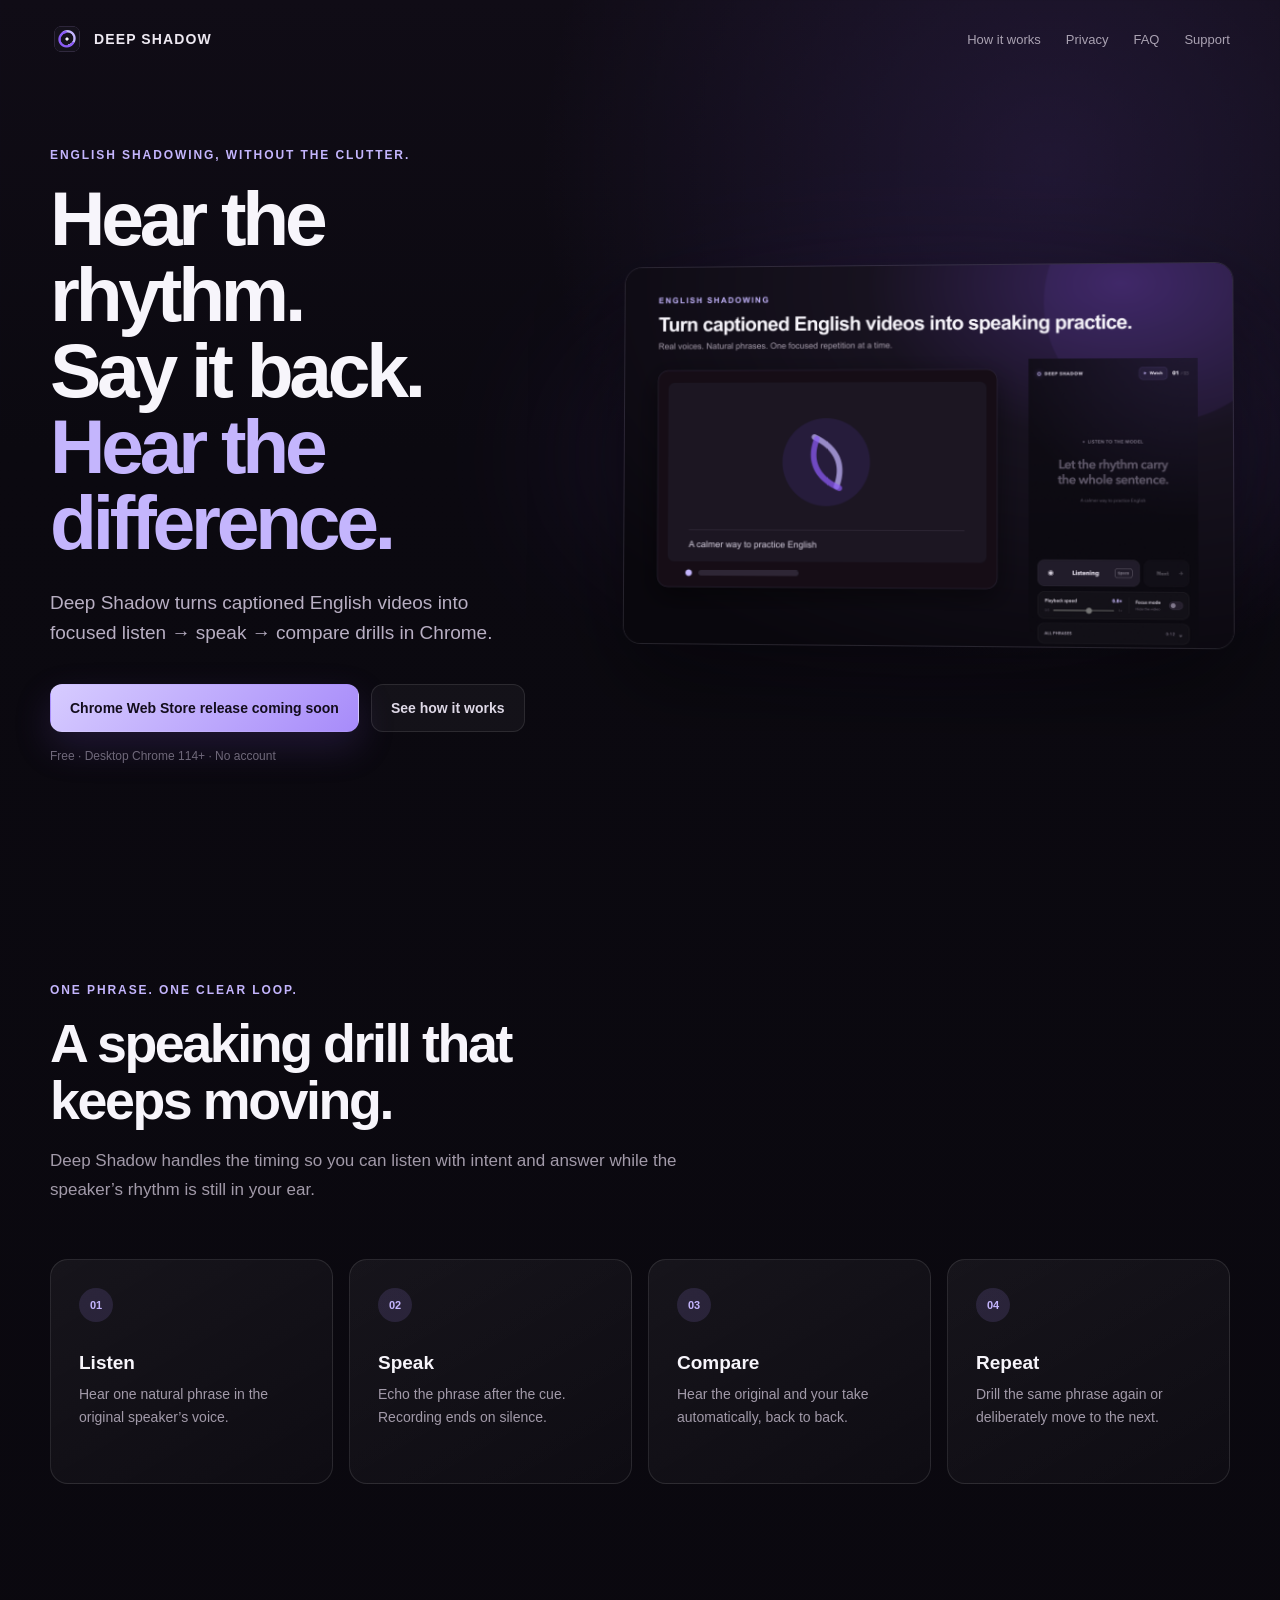
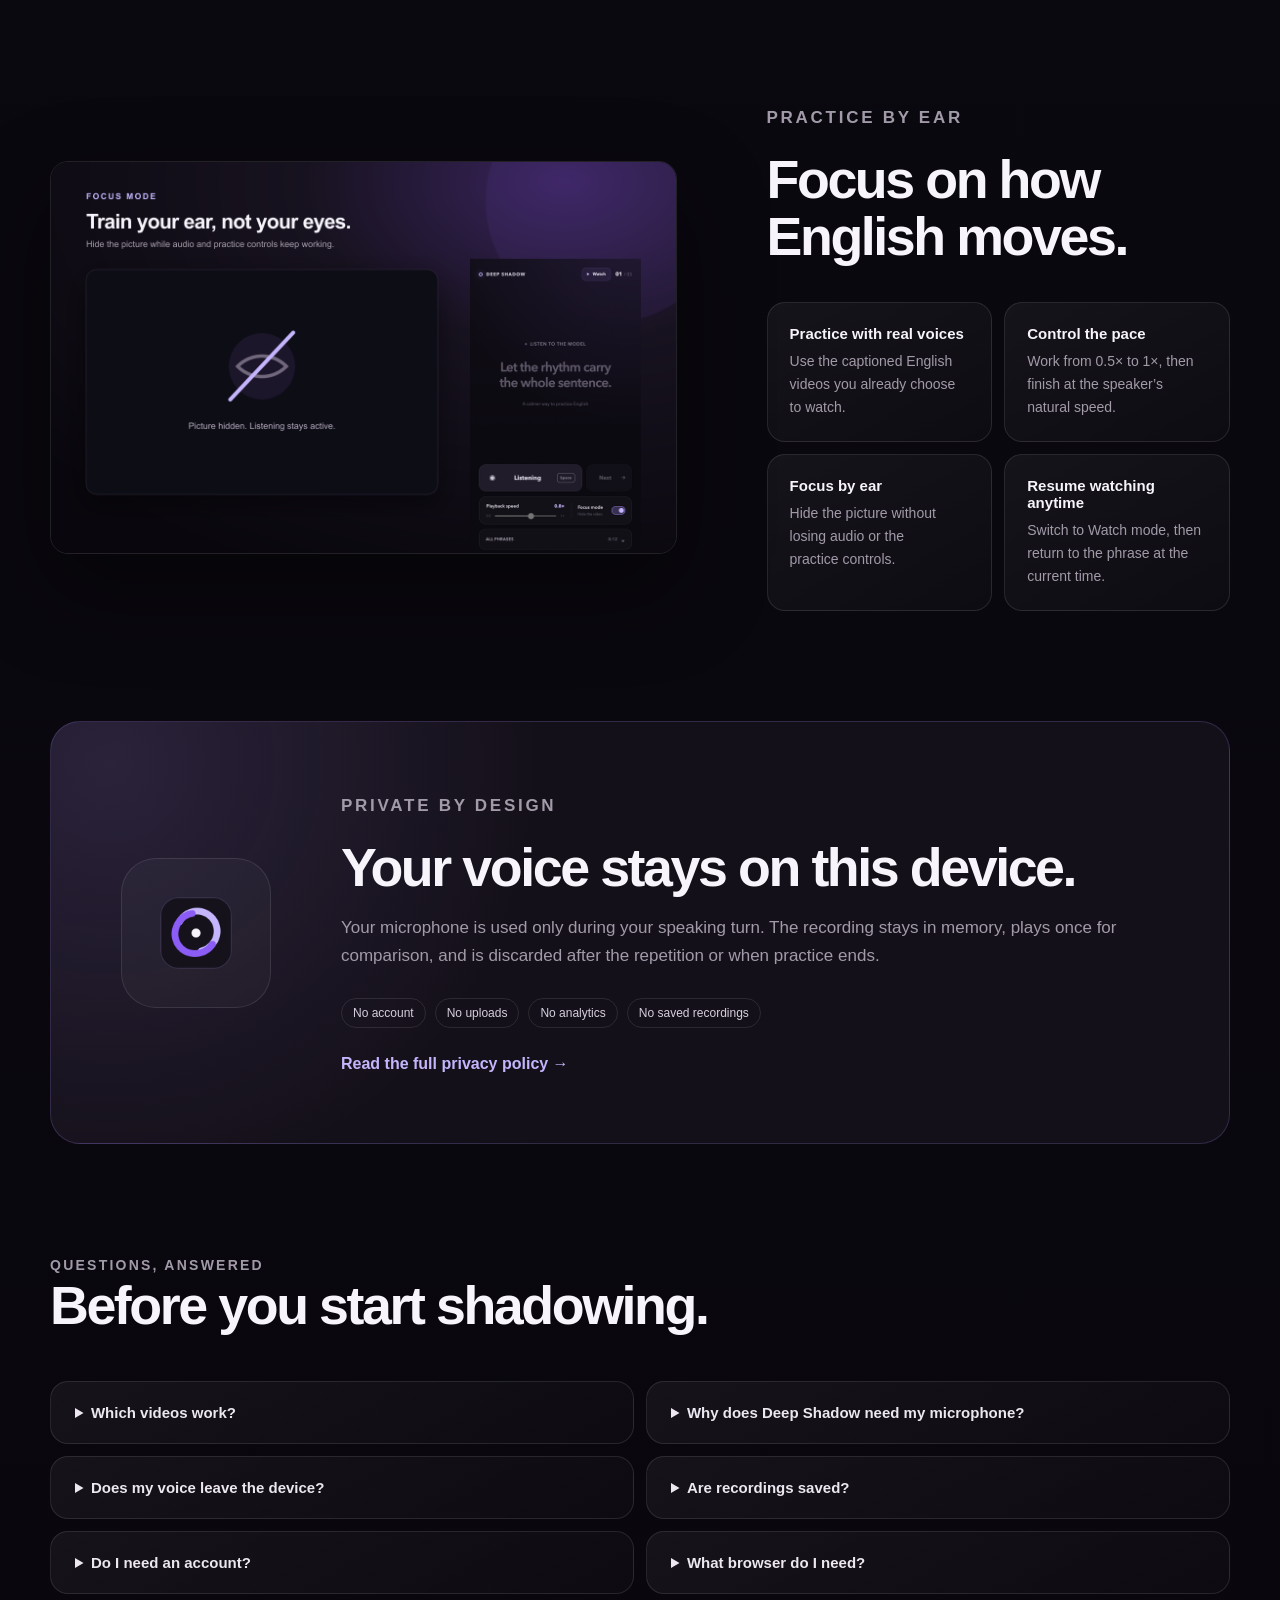
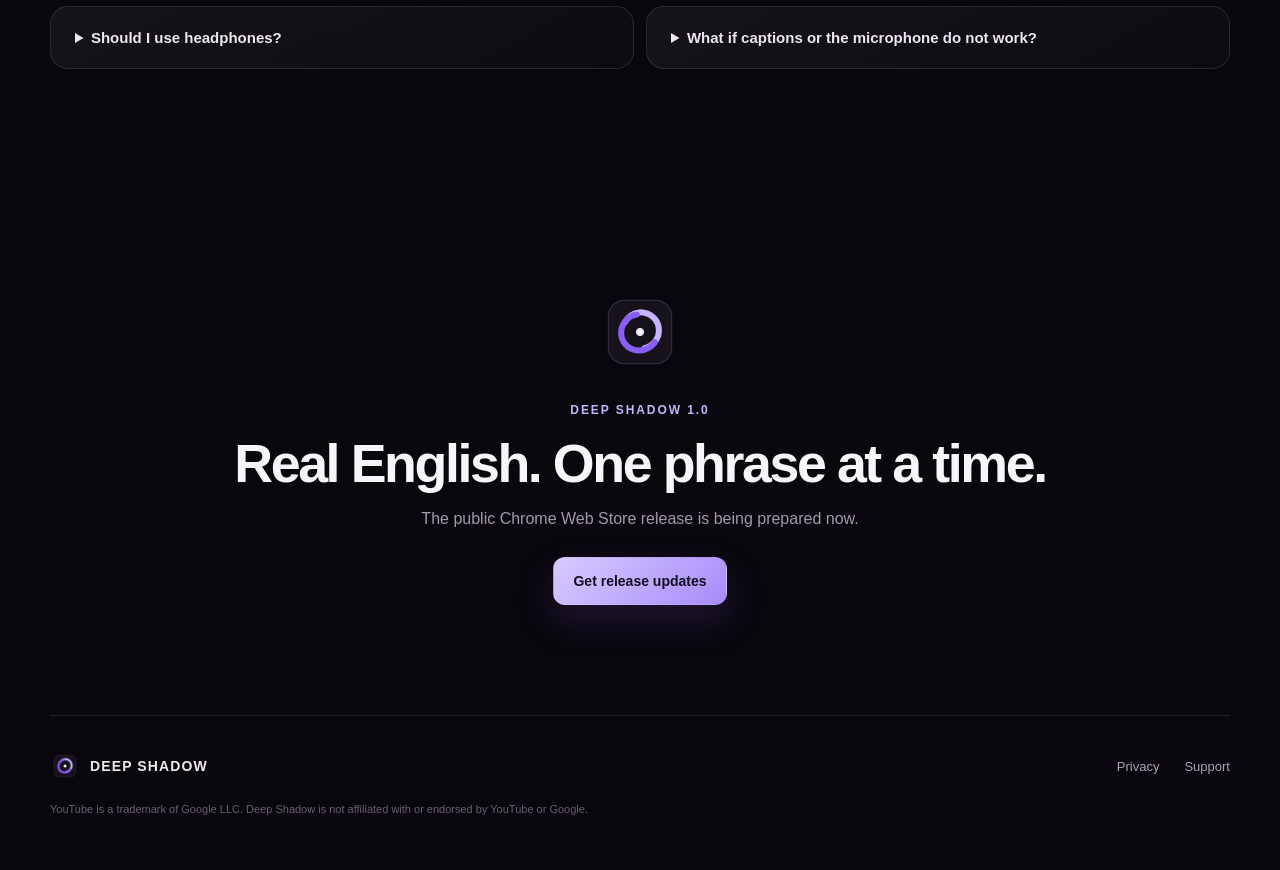
==== index.html @ aef5e0f2 "Launch Deep Shadow product site" ====
<!doctype html>
<html lang="en">
  <head>
    <meta charset="utf-8" />
    <meta name="viewport" content="width=device-width, initial-scale=1" />
    <meta name="theme-color" content="#0b0910" />
    <meta
      name="description"
      content="Deep Shadow turns captioned English videos into focused listen, speak, and compare shadowing drills in Chrome."
    />
    <meta property="og:type" content="website" />
    <meta property="og:title" content="Deep Shadow: English Shadowing" />
    <meta
      property="og:description"
      content="Hear the rhythm. Say it back. Hear the difference."
    />
    <meta
      property="og:image"
      content="https://yanzay.github.io/deep-shadow-site/assets/open-graph-1200x630.png"
    />
    <meta property="og:url" content="https://yanzay.github.io/deep-shadow-site/" />
    <meta name="twitter:card" content="summary_large_image" />
    <link rel="canonical" href="https://yanzay.github.io/deep-shadow-site/" />
    <link rel="icon" type="image/png" sizes="128x128" href="./assets/icon-128.png" />
    <link rel="stylesheet" href="./assets/site.css" />
    <title>Deep Shadow: English Shadowing</title>
  </head>
  <body>
    <a class="skip-link" href="#main">Skip to content</a>
    <header class="site-header">
      <a class="brand" href="./" aria-label="Deep Shadow home">
        <img src="./assets/icon-128.png" width="34" height="34" alt="" />
        <span>Deep Shadow</span>
      </a>
      <nav aria-label="Primary navigation">
        <a href="#how">How it works</a>
        <a href="#privacy">Privacy</a>
        <a href="#faq">FAQ</a>
        <a href="./support/">Support</a>
      </nav>
    </header>

    <main id="main">
      <section class="hero">
        <div class="hero__copy">
          <p class="eyebrow">English shadowing, without the clutter.</p>
          <h1>Hear the rhythm.<br />Say it back.<br /><span>Hear the difference.</span></h1>
          <p class="lede">
            Deep Shadow turns captioned English videos into focused
            listen → speak → compare drills in Chrome.
          </p>
          <div class="hero__actions">
            <a class="button button--primary" href="#release" aria-describedby="release-note">
              Chrome Web Store release coming soon
            </a>
            <a class="button button--secondary" href="#how">See how it works</a>
          </div>
          <p id="release-note" class="microcopy">
            Free · Desktop Chrome 114+ · No account
          </p>
        </div>
        <div class="hero__visual" aria-label="Deep Shadow practice interface">
          <div class="halo"></div>
          <img
            src="./assets/01-speaking-practice.png"
            width="1280"
            height="800"
            alt="Deep Shadow beside a video, practicing one caption phrase"
          />
        </div>
      </section>

      <section id="how" class="section section--how">
        <div class="section-heading">
          <p class="eyebrow">One phrase. One clear loop.</p>
          <h2>A speaking drill that keeps moving.</h2>
          <p>
            Deep Shadow handles the timing so you can listen with intent and
            answer while the speaker’s rhythm is still in your ear.
          </p>
        </div>
        <ol class="steps">
          <li>
            <span>01</span>
            <h3>Listen</h3>
            <p>Hear one natural phrase in the original speaker’s voice.</p>
          </li>
          <li>
            <span>02</span>
            <h3>Speak</h3>
            <p>Echo the phrase after the cue. Recording ends on silence.</p>
          </li>
          <li>
            <span>03</span>
            <h3>Compare</h3>
            <p>Hear the original and your take automatically, back to back.</p>
          </li>
          <li>
            <span>04</span>
            <h3>Repeat</h3>
            <p>Drill the same phrase again or deliberately move to the next.</p>
          </li>
        </ol>
      </section>

      <section class="section proof" aria-labelledby="practice-heading">
        <div class="proof__image">
          <img
            src="./assets/03-focus-mode.png"
            width="1280"
            height="800"
            loading="lazy"
            alt="Focus mode hides the video while practice continues"
          />
        </div>
        <div class="proof__copy">
          <p class="eyebrow">Practice by ear</p>
          <h2 id="practice-heading">Focus on how English moves.</h2>
          <div class="feature-list">
            <article>
              <h3>Practice with real voices</h3>
              <p>Use the captioned English videos you already choose to watch.</p>
            </article>
            <article>
              <h3>Control the pace</h3>
              <p>Work from 0.5× to 1×, then finish at the speaker’s natural speed.</p>
            </article>
            <article>
              <h3>Focus by ear</h3>
              <p>Hide the picture without losing audio or the practice controls.</p>
            </article>
            <article>
              <h3>Resume watching anytime</h3>
              <p>Switch to Watch mode, then return to the phrase at the current time.</p>
            </article>
          </div>
        </div>
      </section>

      <section id="privacy" class="section privacy-card">
        <div class="privacy-card__mark" aria-hidden="true">
          <img src="./assets/icon-128.png" width="96" height="96" alt="" />
        </div>
        <div>
          <p class="eyebrow">Private by design</p>
          <h2>Your voice stays on this device.</h2>
          <p>
            Your microphone is used only during your speaking turn. The recording
            stays in memory, plays once for comparison, and is discarded after the
            repetition or when practice ends.
          </p>
          <ul class="privacy-points">
            <li>No account</li>
            <li>No uploads</li>
            <li>No analytics</li>
            <li>No saved recordings</li>
          </ul>
          <a class="text-link" href="./privacy/">Read the full privacy policy →</a>
        </div>
      </section>

      <section id="faq" class="section faq">
        <div class="section-heading">
          <p class="eyebrow">Questions, answered</p>
          <h2>Before you start shadowing.</h2>
        </div>
        <div class="faq__grid">
          <details>
            <summary>Which videos work?</summary>
            <p>
              Use a YouTube video with English subtitles or closed captions.
              Human-authored captions usually produce the cleanest phrase breaks;
              auto-generated captions can work too.
            </p>
          </details>
          <details>
            <summary>Why does Deep Shadow need my microphone?</summary>
            <p>
              It records your speaking turn so you can immediately compare it with
              the original phrase. Chrome asks you before access begins.
            </p>
          </details>
          <details>
            <summary>Does my voice leave the device?</summary>
            <p>No. Audio is neither uploaded nor sent to the developer.</p>
          </details>
          <details>
            <summary>Are recordings saved?</summary>
            <p>
              No. Each take remains in memory for its comparison and is discarded
              afterward or when the session ends.
            </p>
          </details>
          <details>
            <summary>Do I need an account?</summary>
            <p>No. Deep Shadow has no sign-in, subscription, tracking, or cloud sync.</p>
          </details>
          <details>
            <summary>What browser do I need?</summary>
            <p>Desktop Google Chrome version 114 or later on macOS, Windows, or Linux.</p>
          </details>
          <details>
            <summary>Should I use headphones?</summary>
            <p>
              They are recommended. Headphones keep the model phrase out of the
              microphone and make the A/B comparison clearer.
            </p>
          </details>
          <details>
            <summary>What if captions or the microphone do not work?</summary>
            <p>
              Reload the video after installation, start playback once, confirm
              English captions are available, and review Chrome’s microphone site
              settings. More help is available on the support page.
            </p>
          </details>
        </div>
      </section>

      <section id="release" class="section final-cta">
        <img src="./assets/icon-128.png" width="86" height="86" alt="" />
        <p class="eyebrow">Deep Shadow 1.0</p>
        <h2>Real English. One phrase at a time.</h2>
        <p>The public Chrome Web Store release is being prepared now.</p>
        <a class="button button--primary" href="./support/">Get release updates</a>
      </section>
    </main>

    <footer>
      <div class="brand brand--footer">
        <img src="./assets/icon-128.png" width="30" height="30" alt="" />
        <span>Deep Shadow</span>
      </div>
      <div class="footer-links">
        <a href="./privacy/">Privacy</a>
        <a href="./support/">Support</a>
      </div>
      <p>
        YouTube is a trademark of Google LLC. Deep Shadow is not affiliated with
        or endorsed by YouTube or Google.
      </p>
    </footer>
  </body>
</html>
---- assets/site.css ----
:root {
  color: #f7f5fb;
  background: #0b0910;
  font-family:
    Inter, "Avenir Next", ui-sans-serif, -apple-system, BlinkMacSystemFont,
    "Segoe UI", sans-serif;
  font-synthesis: none;
  text-rendering: optimizeLegibility;
  --accent: #a78bfa;
  --accent-bright: #c4b5fd;
  --surface: #15121c;
  --surface-raised: #1b1723;
  --line: rgb(255 255 255 / 10%);
  --muted: #a29aa9;
  --page: min(1180px, calc(100vw - 40px));
}

* {
  box-sizing: border-box;
}

html {
  scroll-behavior: smooth;
}

body {
  min-width: 300px;
  margin: 0;
  overflow-x: hidden;
  background:
    radial-gradient(circle at 82% 4%, rgb(113 77 190 / 18%), transparent 32rem),
    linear-gradient(180deg, #100c16 0, #0b0910 28rem, #09070d 100%);
}

a {
  color: inherit;
}

img {
  display: block;
  max-width: 100%;
  height: auto;
}

button,
a,
summary {
  -webkit-tap-highlight-color: transparent;
}

:focus-visible {
  outline: 3px solid var(--accent-bright);
  outline-offset: 4px;
}

.skip-link {
  position: fixed;
  top: 10px;
  left: 10px;
  z-index: 10;
  padding: 10px 14px;
  border-radius: 8px;
  color: #0b0910;
  background: #fff;
  transform: translateY(-150%);
}

.skip-link:focus {
  transform: none;
}

.site-header {
  display: flex;
  width: var(--page);
  min-height: 78px;
  align-items: center;
  justify-content: space-between;
  margin: 0 auto;
}

.brand {
  display: inline-flex;
  align-items: center;
  gap: 10px;
  color: #eee9f2;
  font-size: 14px;
  font-weight: 750;
  letter-spacing: 0.08em;
  text-decoration: none;
  text-transform: uppercase;
}

.site-header nav,
.footer-links {
  display: flex;
  gap: 25px;
}

.site-header nav a,
.footer-links a {
  color: #aaa2b2;
  font-size: 13px;
  text-decoration: none;
  transition: color 150ms ease;
}

.site-header nav a:hover,
.footer-links a:hover {
  color: #fff;
}

.hero {
  display: grid;
  width: var(--page);
  min-height: 680px;
  align-items: center;
  gap: clamp(50px, 7vw, 100px);
  grid-template-columns: minmax(0, 0.88fr) minmax(460px, 1.12fr);
  margin: 0 auto;
  padding: 70px 0 110px;
}

.eyebrow {
  margin: 0 0 18px;
  color: var(--accent-bright);
  font-size: 12px;
  font-weight: 800;
  letter-spacing: 0.16em;
  text-transform: uppercase;
}

h1,
h2,
h3,
p {
  text-wrap: pretty;
}

h1 {
  max-width: 680px;
  margin: 0;
  font-size: clamp(48px, 6vw, 78px);
  letter-spacing: -0.055em;
  line-height: 0.99;
}

h1 span {
  color: var(--accent-bright);
}

.lede {
  max-width: 560px;
  margin: 28px 0 0;
  color: #b8afc3;
  font-size: 19px;
  line-height: 1.6;
}

.hero__actions {
  display: flex;
  flex-wrap: wrap;
  gap: 12px;
  margin-top: 35px;
}

.button {
  display: inline-flex;
  min-height: 48px;
  align-items: center;
  justify-content: center;
  padding: 0 19px;
  border: 1px solid transparent;
  border-radius: 12px;
  font-size: 14px;
  font-weight: 750;
  text-decoration: none;
  transition:
    transform 160ms ease,
    border-color 160ms ease,
    background 160ms ease;
}

.button:hover {
  transform: translateY(-2px);
}

.button--primary {
  color: #130d1d;
  background: linear-gradient(135deg, #d7ccff, #a78bfa);
  box-shadow: 0 15px 36px rgb(109 74 183 / 22%);
}

.button--secondary {
  border-color: var(--line);
  color: #ded8e6;
  background: rgb(255 255 255 / 4%);
}

.microcopy {
  margin: 17px 0 0;
  color: #6f687a;
  font-size: 12px;
}

.hero__visual {
  position: relative;
  transform: perspective(1100px) rotateY(-3deg) rotateX(1deg);
}

.hero__visual img,
.proof__image img {
  position: relative;
  border: 1px solid var(--line);
  border-radius: 18px;
  box-shadow: 0 35px 90px rgb(0 0 0 / 48%);
}

.halo {
  position: absolute;
  inset: 10% -10%;
  border-radius: 50%;
  background: #7048bc;
  filter: blur(80px);
  opacity: 0.14;
}

.section {
  width: var(--page);
  margin: 0 auto;
  padding: 110px 0;
}

.section-heading {
  max-width: 670px;
}

h2 {
  margin: 0;
  font-size: clamp(35px, 4.2vw, 57px);
  letter-spacing: -0.045em;
  line-height: 1.07;
}

.section-heading > p:last-child,
.proof__copy > p,
.privacy-card > div > p {
  color: var(--muted);
  font-size: 17px;
  line-height: 1.7;
}

.steps {
  display: grid;
  gap: 16px;
  grid-template-columns: repeat(4, 1fr);
  margin: 54px 0 0;
  padding: 0;
  list-style: none;
}

.steps li,
.feature-list article,
.faq details {
  border: 1px solid var(--line);
  border-radius: 18px;
  background: linear-gradient(150deg, rgb(255 255 255 / 5%), rgb(255 255 255 / 2%));
}

.steps li {
  min-height: 225px;
  padding: 28px;
}

.steps li > span {
  display: inline-grid;
  width: 34px;
  height: 34px;
  place-items: center;
  border-radius: 50%;
  color: var(--accent-bright);
  background: rgb(167 139 250 / 14%);
  font-size: 11px;
  font-weight: 800;
}

.steps h3,
.feature-list h3 {
  margin: 30px 0 9px;
  font-size: 19px;
}

.steps p,
.feature-list p,
.faq p {
  margin: 0;
  color: var(--muted);
  font-size: 14px;
  line-height: 1.65;
}

.proof {
  display: grid;
  align-items: center;
  gap: clamp(50px, 7vw, 95px);
  grid-template-columns: minmax(0, 1.15fr) minmax(360px, 0.85fr);
}

.feature-list {
  display: grid;
  gap: 12px;
  grid-template-columns: 1fr 1fr;
  margin-top: 36px;
}

.feature-list article {
  padding: 22px;
}

.feature-list h3 {
  margin: 0 0 8px;
  font-size: 15px;
}

.privacy-card {
  display: grid;
  align-items: center;
  gap: 50px;
  grid-template-columns: 170px 1fr;
  padding: 70px;
  border: 1px solid rgb(167 139 250 / 20%);
  border-radius: 30px;
  background:
    radial-gradient(circle at 5% 10%, rgb(167 139 250 / 15%), transparent 27rem),
    #141019;
}

.privacy-card__mark {
  display: grid;
  width: 150px;
  height: 150px;
  place-items: center;
  border: 1px solid var(--line);
  border-radius: 35px;
  background: rgb(255 255 255 / 3%);
}

.privacy-points {
  display: flex;
  flex-wrap: wrap;
  gap: 9px;
  margin: 27px 0;
  padding: 0;
  list-style: none;
}

.privacy-points li {
  padding: 7px 11px;
  border: 1px solid var(--line);
  border-radius: 999px;
  color: #d6cfde;
  font-size: 12px;
}

.text-link {
  color: var(--accent-bright);
  font-weight: 750;
  text-decoration: none;
}

.faq__grid {
  display: grid;
  gap: 12px;
  grid-template-columns: 1fr 1fr;
  margin-top: 46px;
}

.faq details {
  padding: 22px 24px;
}

.faq summary {
  color: #ece7f1;
  cursor: pointer;
  font-size: 15px;
  font-weight: 750;
}

.faq details p {
  padding-top: 15px;
}

.final-cta {
  display: flex;
  flex-direction: column;
  align-items: center;
  text-align: center;
}

.final-cta img {
  margin-bottom: 28px;
}

.final-cta > p:not(.eyebrow) {
  margin: 18px 0 29px;
  color: var(--muted);
}

footer {
  display: grid;
  width: var(--page);
  align-items: center;
  gap: 22px;
  grid-template-columns: 1fr auto;
  margin: 0 auto;
  padding: 35px 0 55px;
  border-top: 1px solid var(--line);
}

footer > p {
  margin: 0;
  color: #67606f;
  font-size: 11px;
  grid-column: 1 / -1;
}

.page-main {
  width: min(780px, calc(100vw - 40px));
  margin: 0 auto;
  padding: 85px 0 120px;
}

.page-main h1 {
  font-size: clamp(44px, 8vw, 68px);
}

.page-intro {
  margin: 24px 0 55px;
  color: var(--muted);
  font-size: 18px;
  line-height: 1.7;
}

.legal h2,
.support-content h2 {
  margin-top: 48px;
  font-size: 28px;
  letter-spacing: -0.025em;
}

.legal p,
.legal li,
.support-content p,
.support-content li {
  color: #b8afc3;
  font-size: 16px;
  line-height: 1.75;
}

.legal strong,
.support-content strong {
  color: #eee9f2;
}

.notice {
  margin: 34px 0;
  padding: 23px 25px;
  border: 1px solid rgb(167 139 250 / 23%);
  border-radius: 16px;
  background: rgb(167 139 250 / 8%);
}

.support-actions {
  display: flex;
  flex-wrap: wrap;
  gap: 12px;
  margin: 35px 0;
}

@media (max-width: 950px) {
  .hero,
  .proof {
    grid-template-columns: 1fr;
  }

  .hero {
    padding-top: 60px;
  }

  .hero__visual {
    max-width: 760px;
    transform: none;
  }

  .steps {
    grid-template-columns: 1fr 1fr;
  }

  .proof__image {
    order: 2;
  }
}

@media (max-width: 680px) {
  :root {
    --page: min(100% - 28px, 1180px);
  }

  .site-header {
    min-height: 68px;
  }

  .site-header nav a:not(:last-child) {
    display: none;
  }

  .hero {
    min-height: 0;
    padding: 65px 0 80px;
  }

  h1 {
    font-size: clamp(44px, 14vw, 64px);
  }

  .lede {
    font-size: 17px;
  }

  .section {
    padding: 78px 0;
  }

  .steps,
  .feature-list,
  .faq__grid {
    grid-template-columns: 1fr;
  }

  .privacy-card {
    gap: 30px;
    grid-template-columns: 1fr;
    padding: 40px 25px;
  }

  .privacy-card__mark {
    width: 110px;
    height: 110px;
  }

  footer {
    grid-template-columns: 1fr;
  }
}

@media (prefers-reduced-motion: reduce) {
  html {
    scroll-behavior: auto;
  }

  *,
  *::before,
  *::after {
    scroll-behavior: auto !important;
    transition-duration: 0.01ms !important;
  }
}
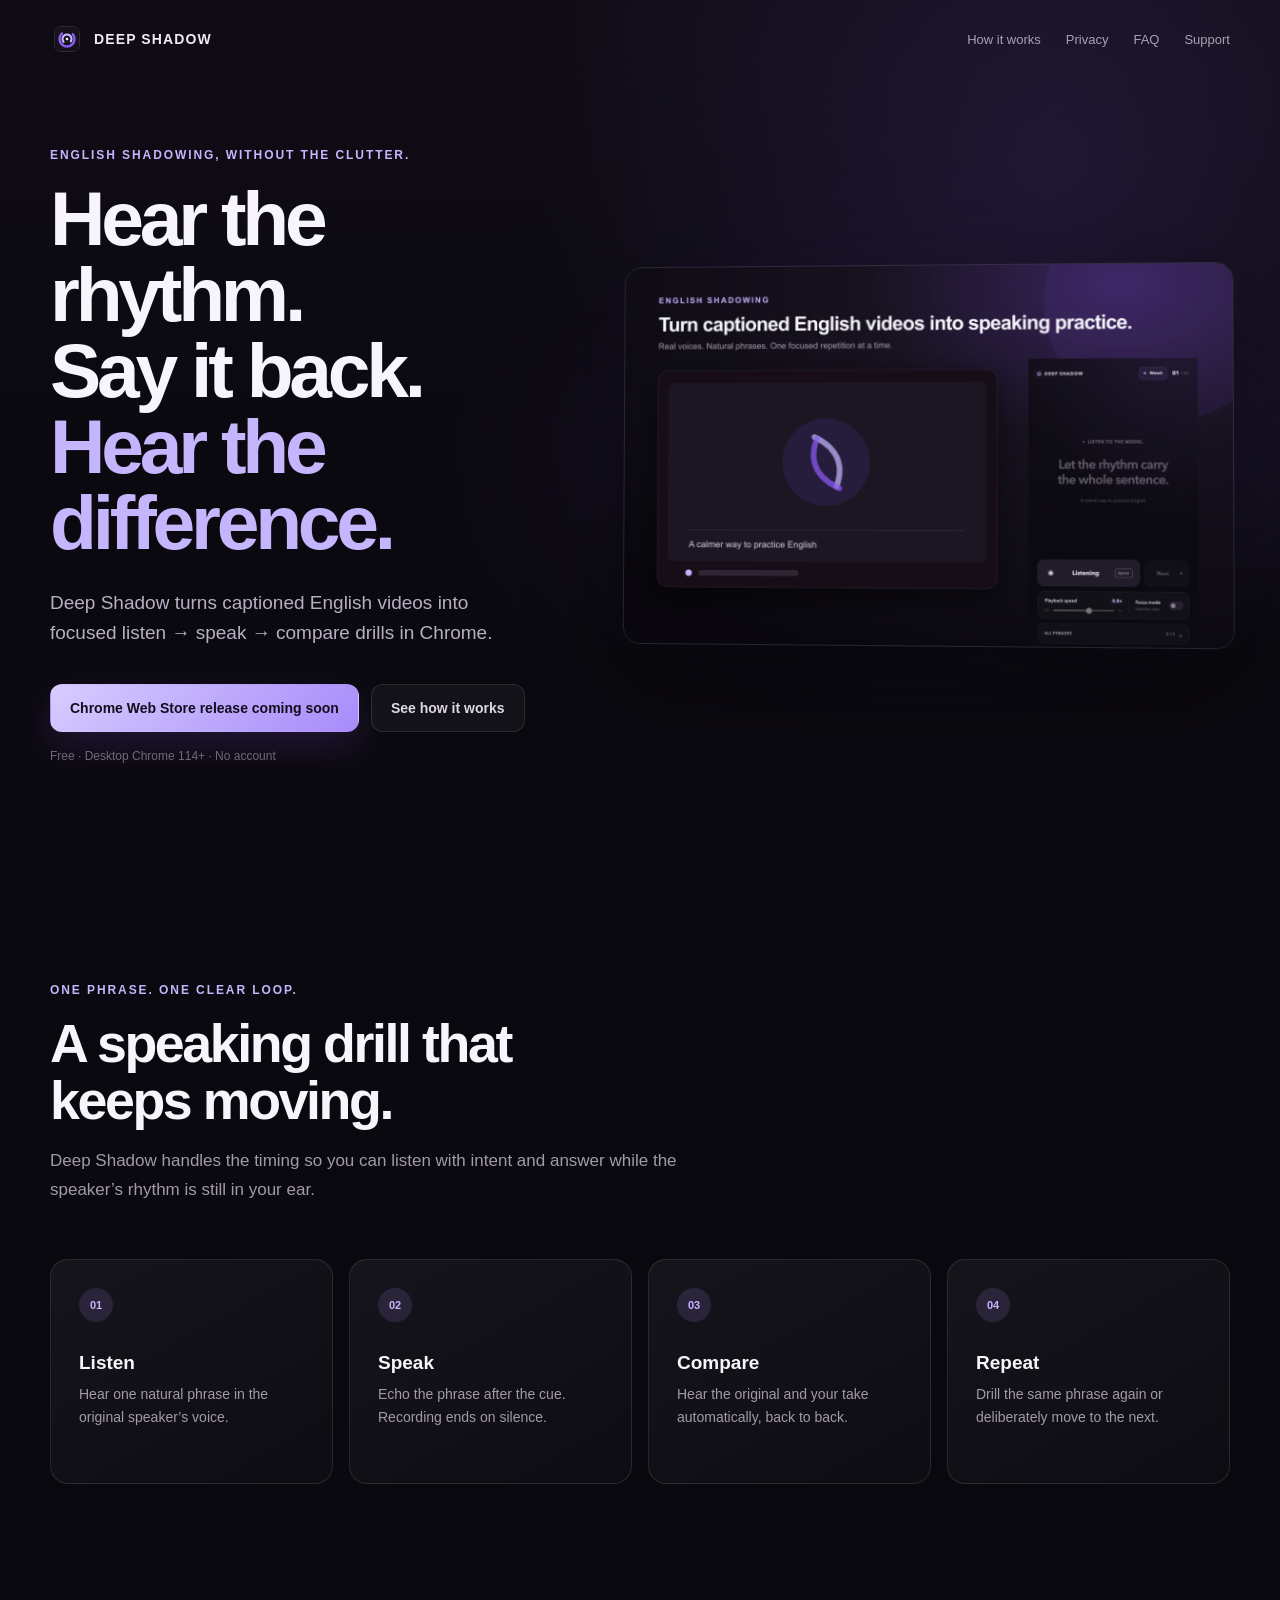
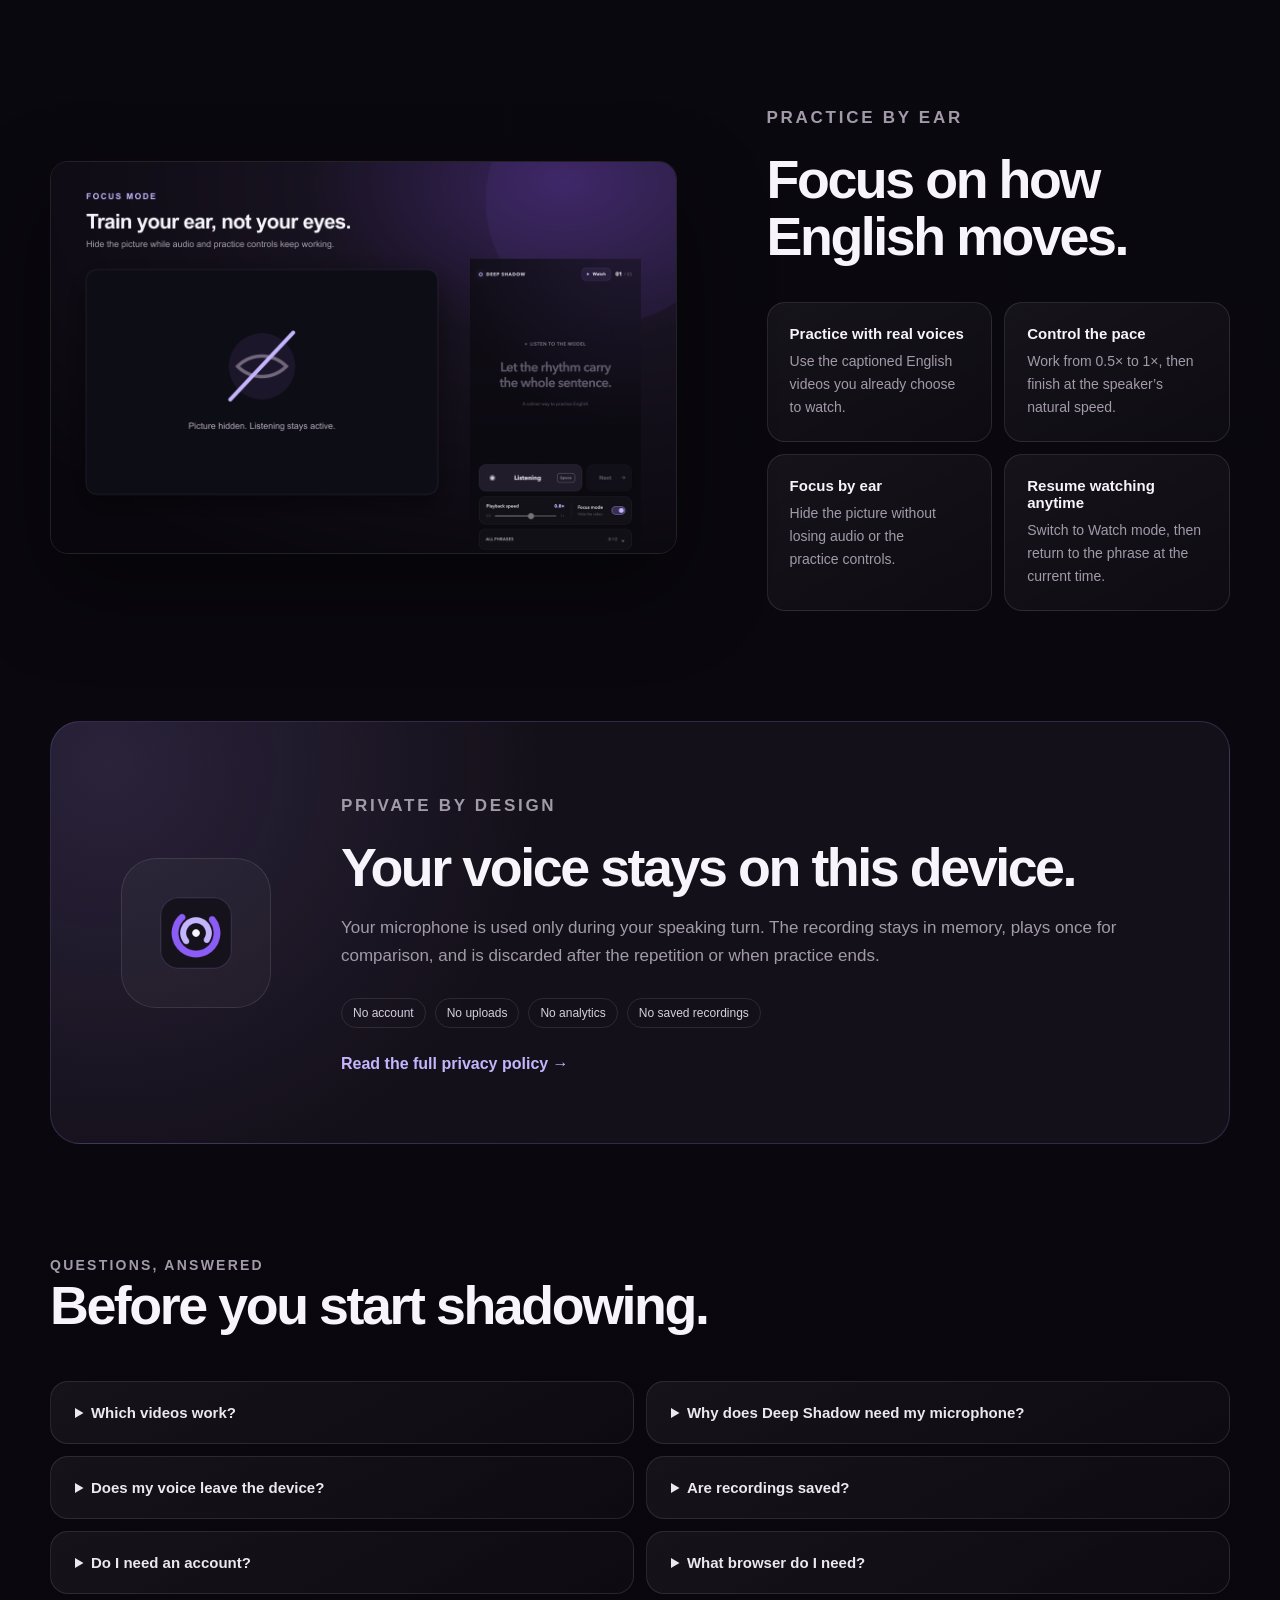
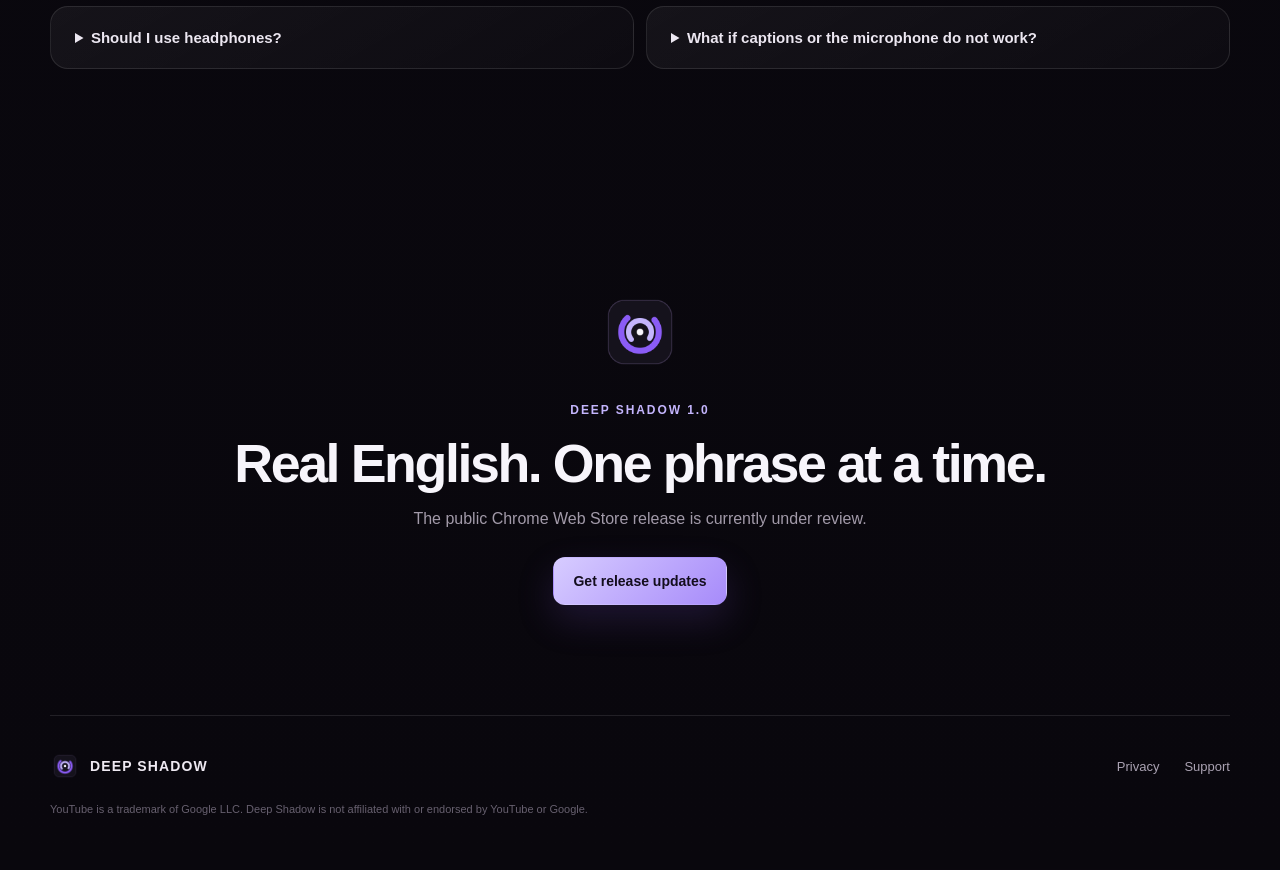
==== commit 56e8e476: "Update Chrome Web Store review status" ====
--- a/index.html
+++ b/index.html
@@ -221,7 +221,7 @@
         <img src="./assets/icon-128.png" width="86" height="86" alt="" />
         <p class="eyebrow">Deep Shadow 1.0</p>
         <h2>Real English. One phrase at a time.</h2>
-        <p>The public Chrome Web Store release is being prepared now.</p>
+        <p>The public Chrome Web Store release is currently under review.</p>
         <a class="button button--primary" href="./support/">Get release updates</a>
       </section>
     </main>
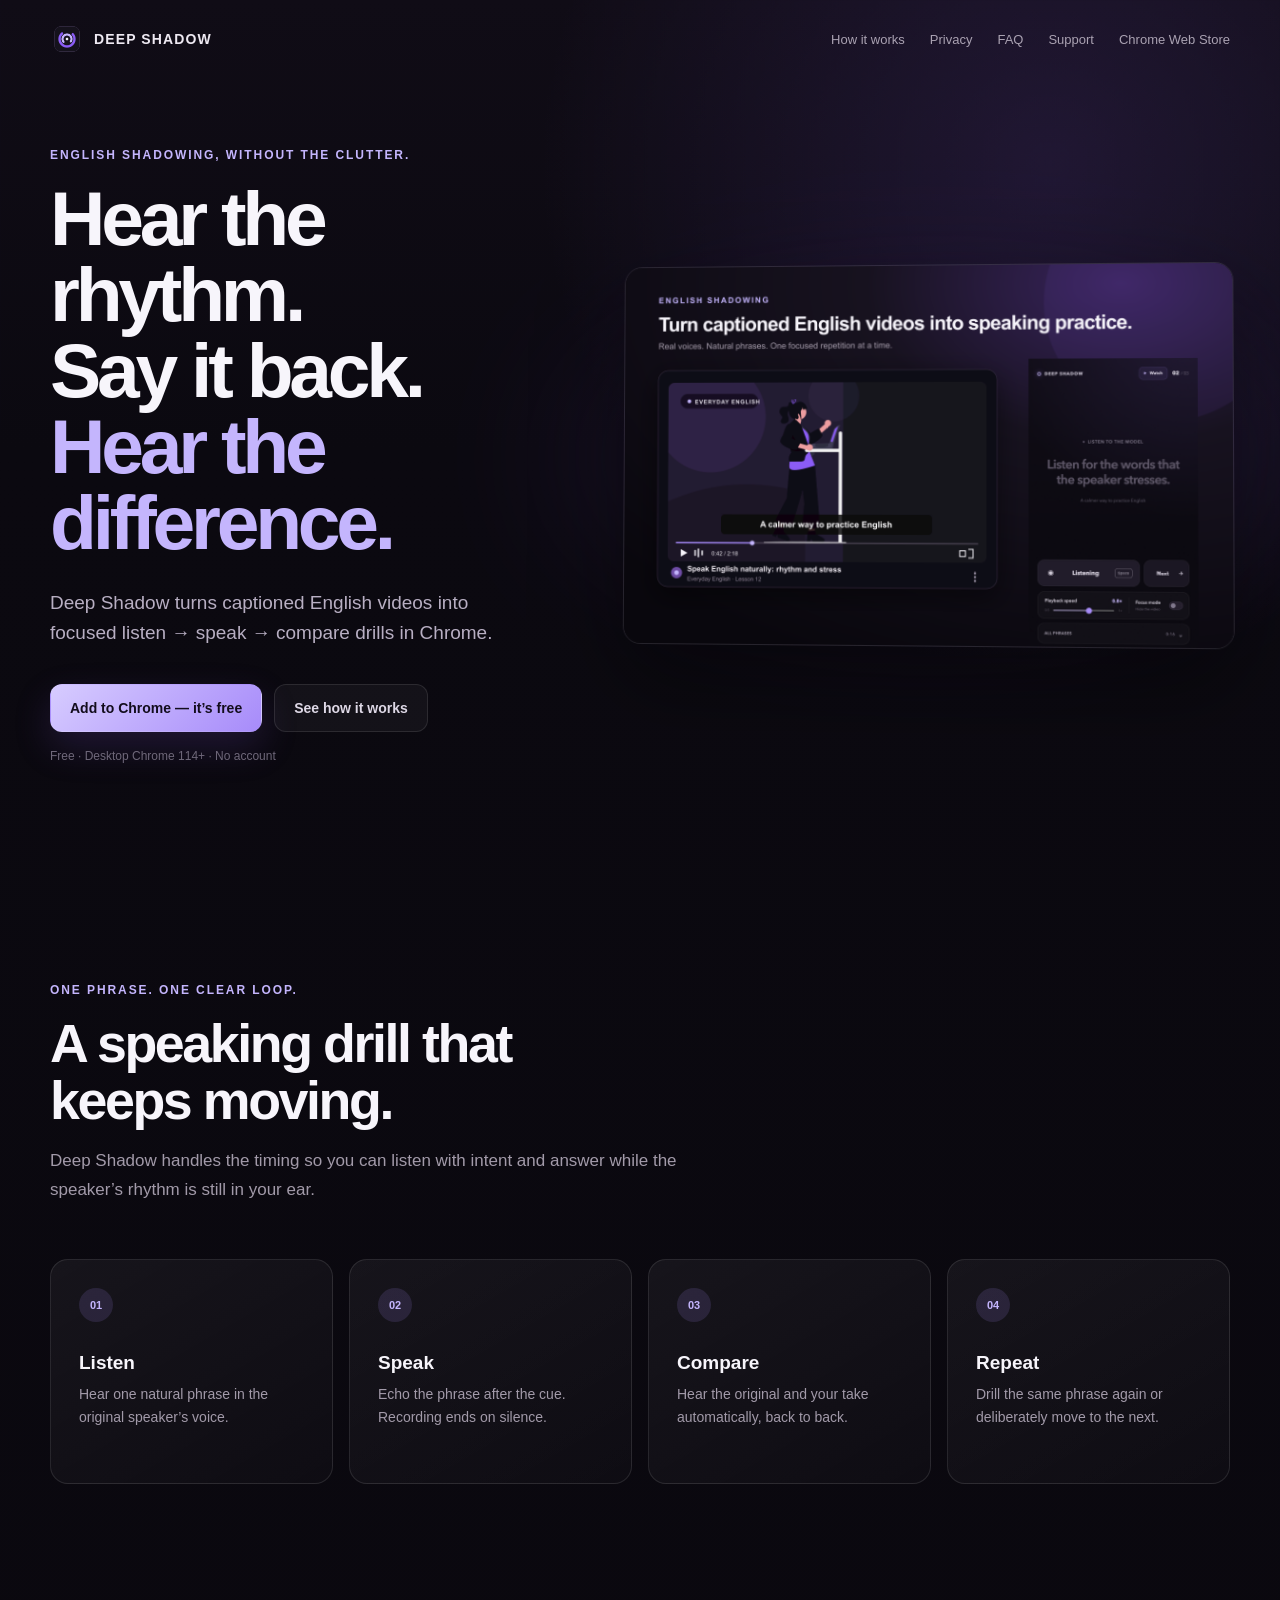
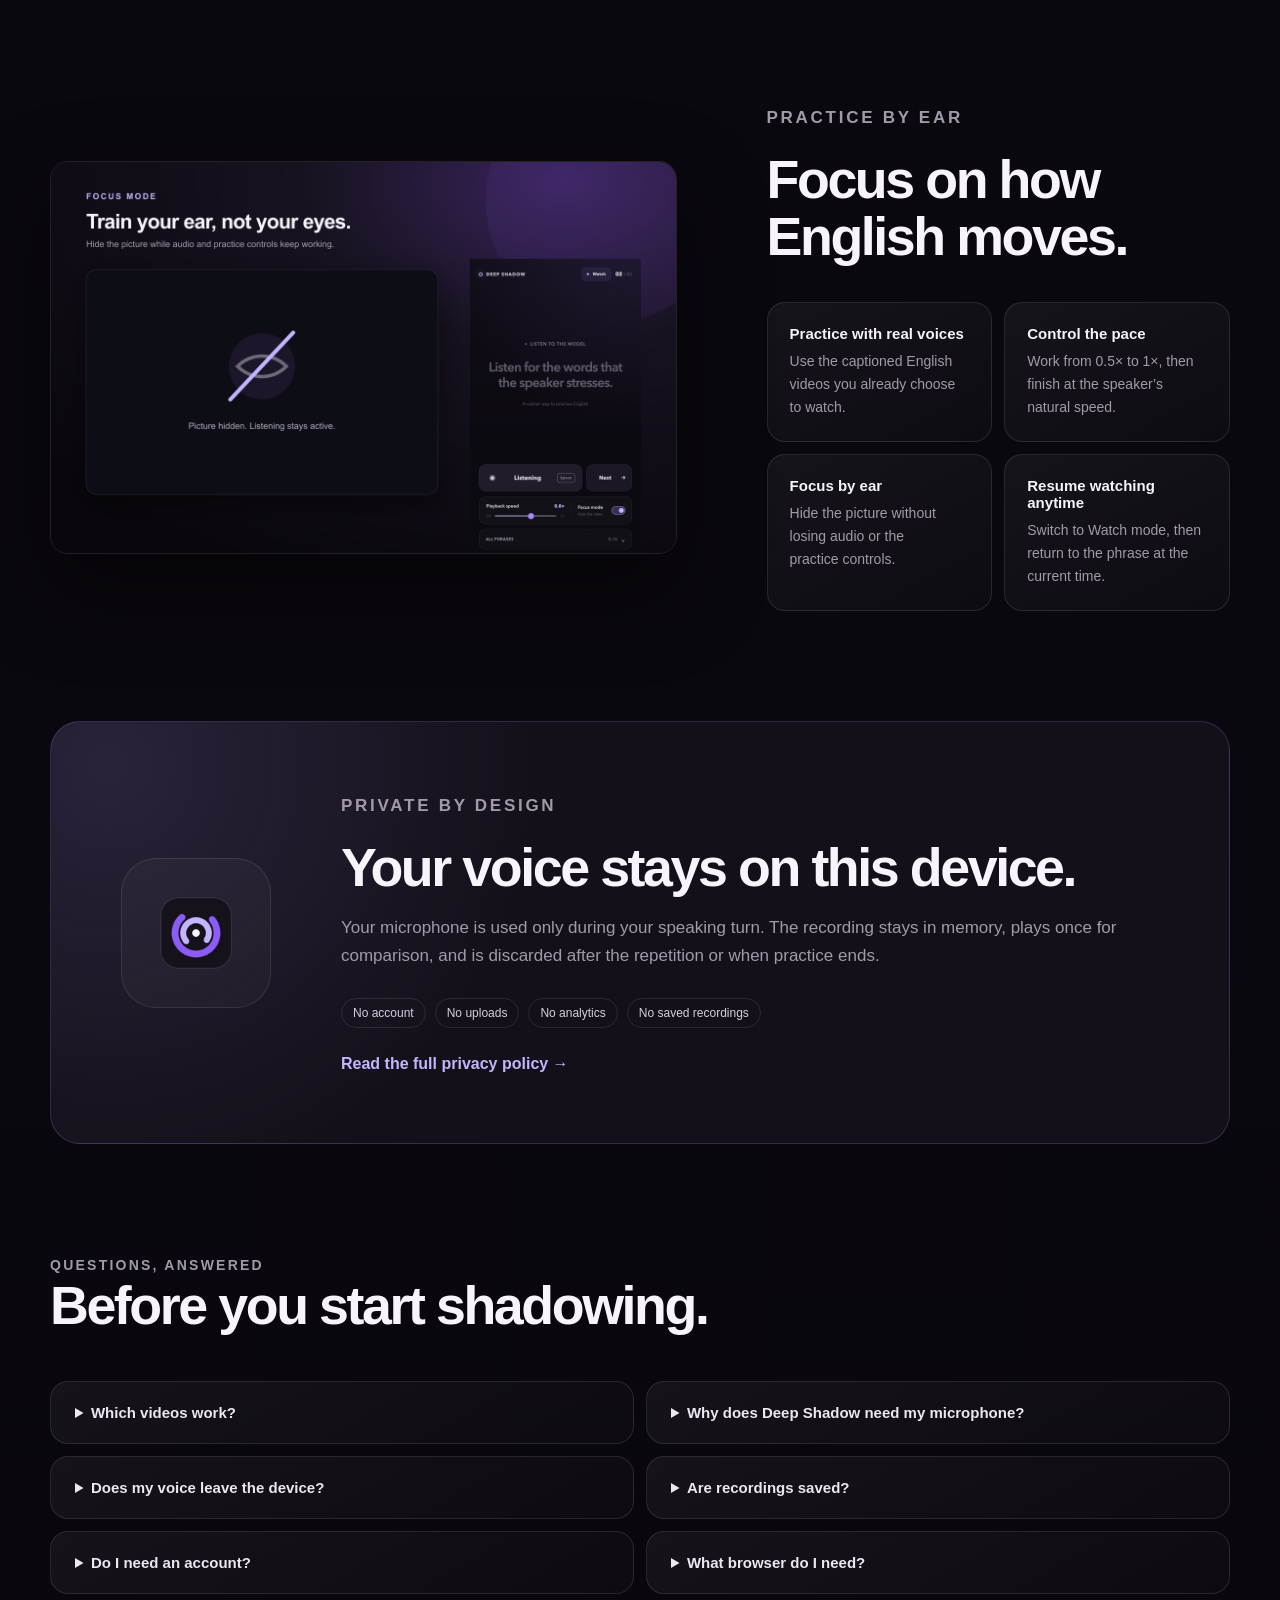
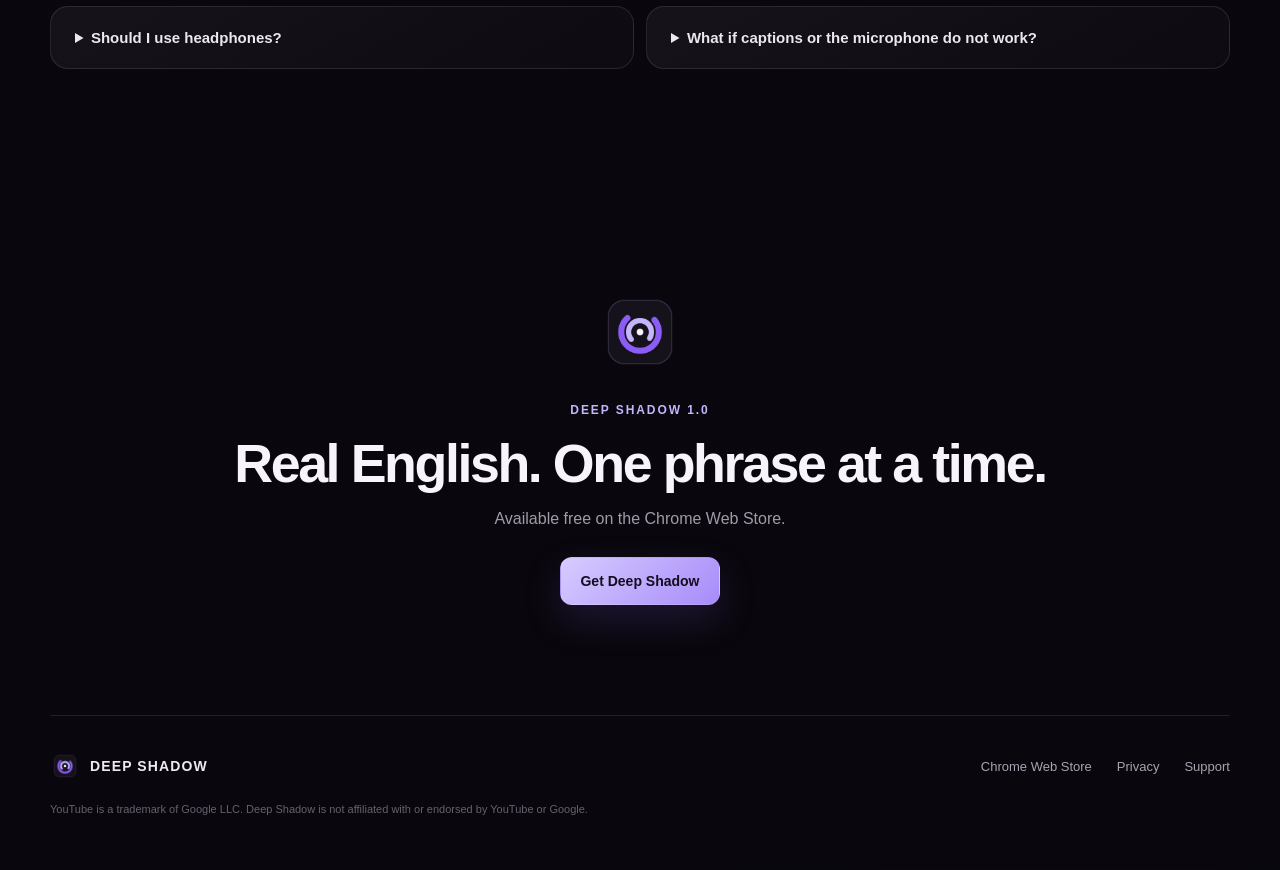
==== commit b386ce19: "Link site to published Chrome extension" ====
--- a/index.html
+++ b/index.html
@@ -37,6 +37,7 @@
         <a href="#privacy">Privacy</a>
         <a href="#faq">FAQ</a>
         <a href="./support/">Support</a>
+        <a href="https://chromewebstore.google.com/detail/cpbepidgmlfhcinlofagpfemhglgbiia">Chrome Web Store</a>
       </nav>
     </header>
 
@@ -50,8 +51,12 @@
             listen → speak → compare drills in Chrome.
           </p>
           <div class="hero__actions">
-            <a class="button button--primary" href="#release" aria-describedby="release-note">
-              Chrome Web Store release coming soon
+            <a
+              class="button button--primary"
+              href="https://chromewebstore.google.com/detail/cpbepidgmlfhcinlofagpfemhglgbiia"
+              aria-describedby="release-note"
+            >
+              Add to Chrome — it’s free
             </a>
             <a class="button button--secondary" href="#how">See how it works</a>
           </div>
@@ -221,8 +226,13 @@
         <img src="./assets/icon-128.png" width="86" height="86" alt="" />
         <p class="eyebrow">Deep Shadow 1.0</p>
         <h2>Real English. One phrase at a time.</h2>
-        <p>The public Chrome Web Store release is currently under review.</p>
-        <a class="button button--primary" href="./support/">Get release updates</a>
+        <p>Available free on the Chrome Web Store.</p>
+        <a
+          class="button button--primary"
+          href="https://chromewebstore.google.com/detail/cpbepidgmlfhcinlofagpfemhglgbiia"
+        >
+          Get Deep Shadow
+        </a>
       </section>
     </main>
 
@@ -232,6 +242,7 @@
         <span>Deep Shadow</span>
       </div>
       <div class="footer-links">
+        <a href="https://chromewebstore.google.com/detail/cpbepidgmlfhcinlofagpfemhglgbiia">Chrome Web Store</a>
         <a href="./privacy/">Privacy</a>
         <a href="./support/">Support</a>
       </div>
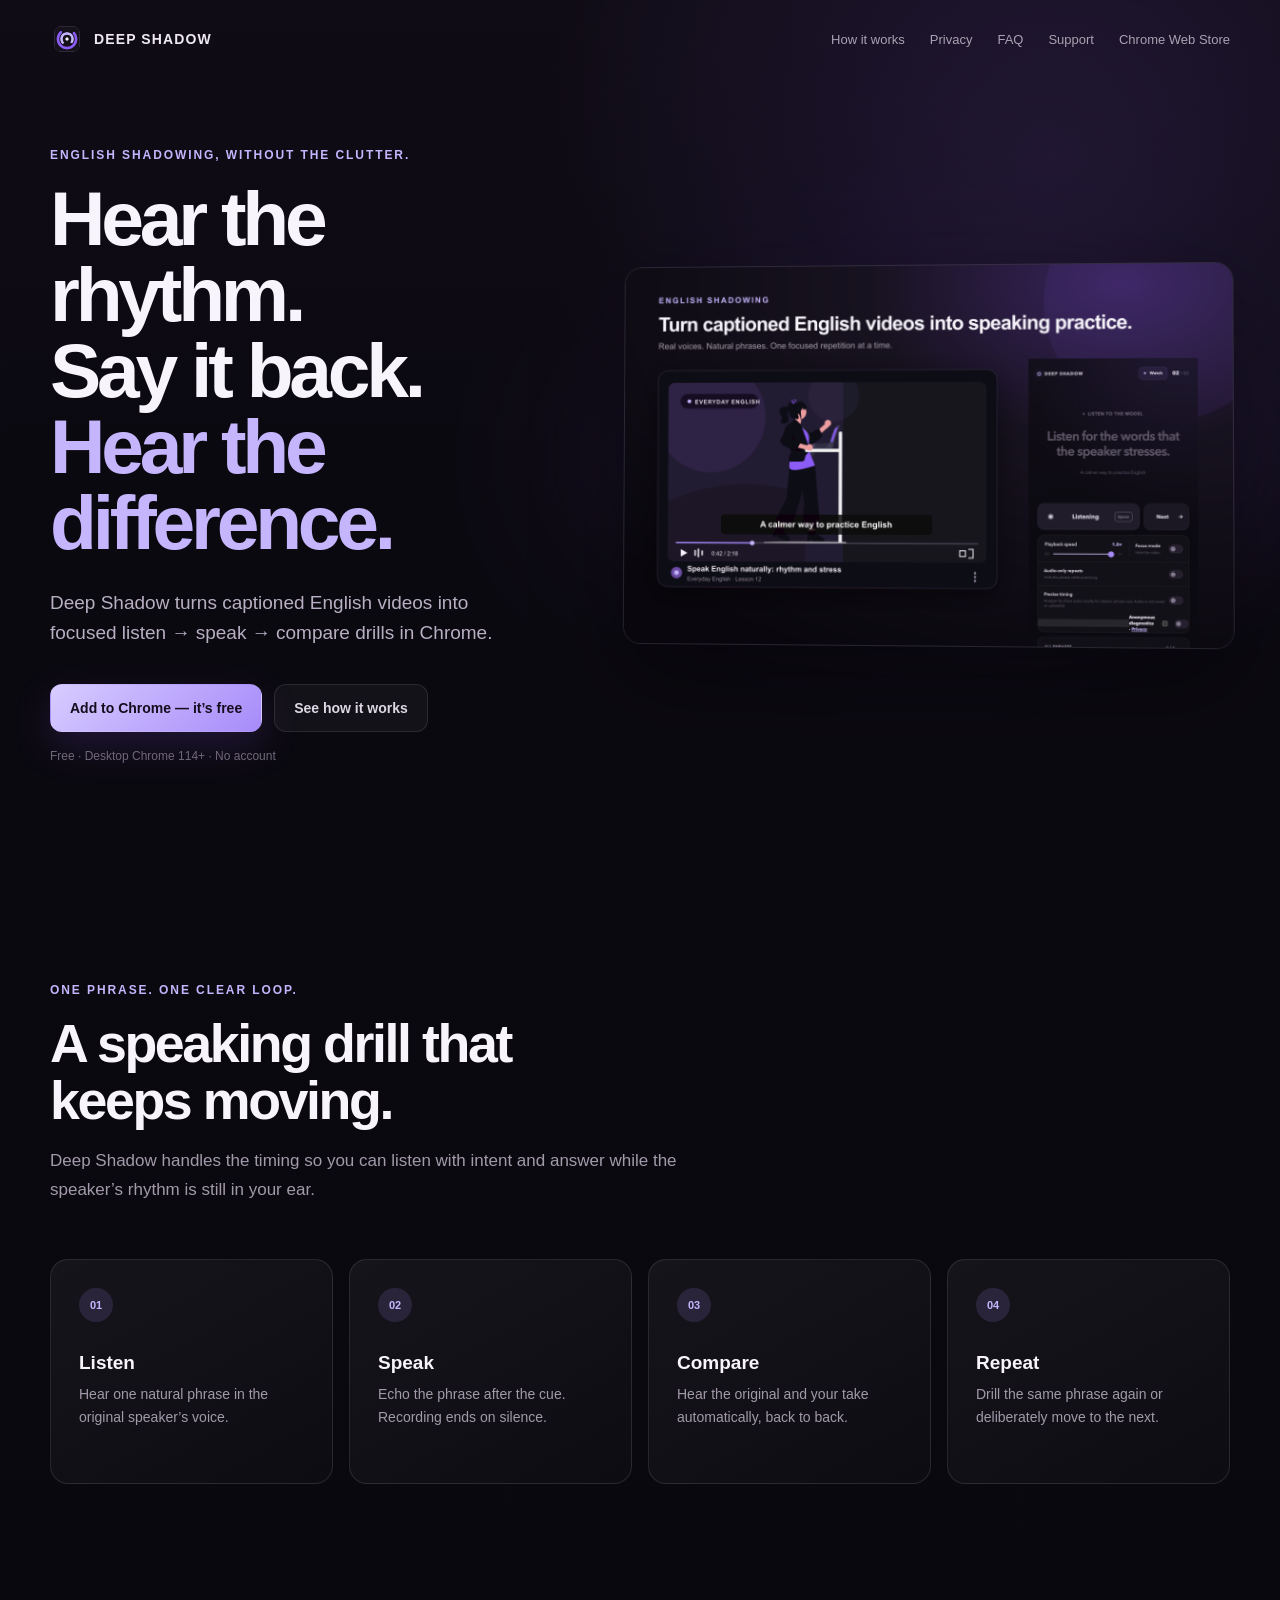
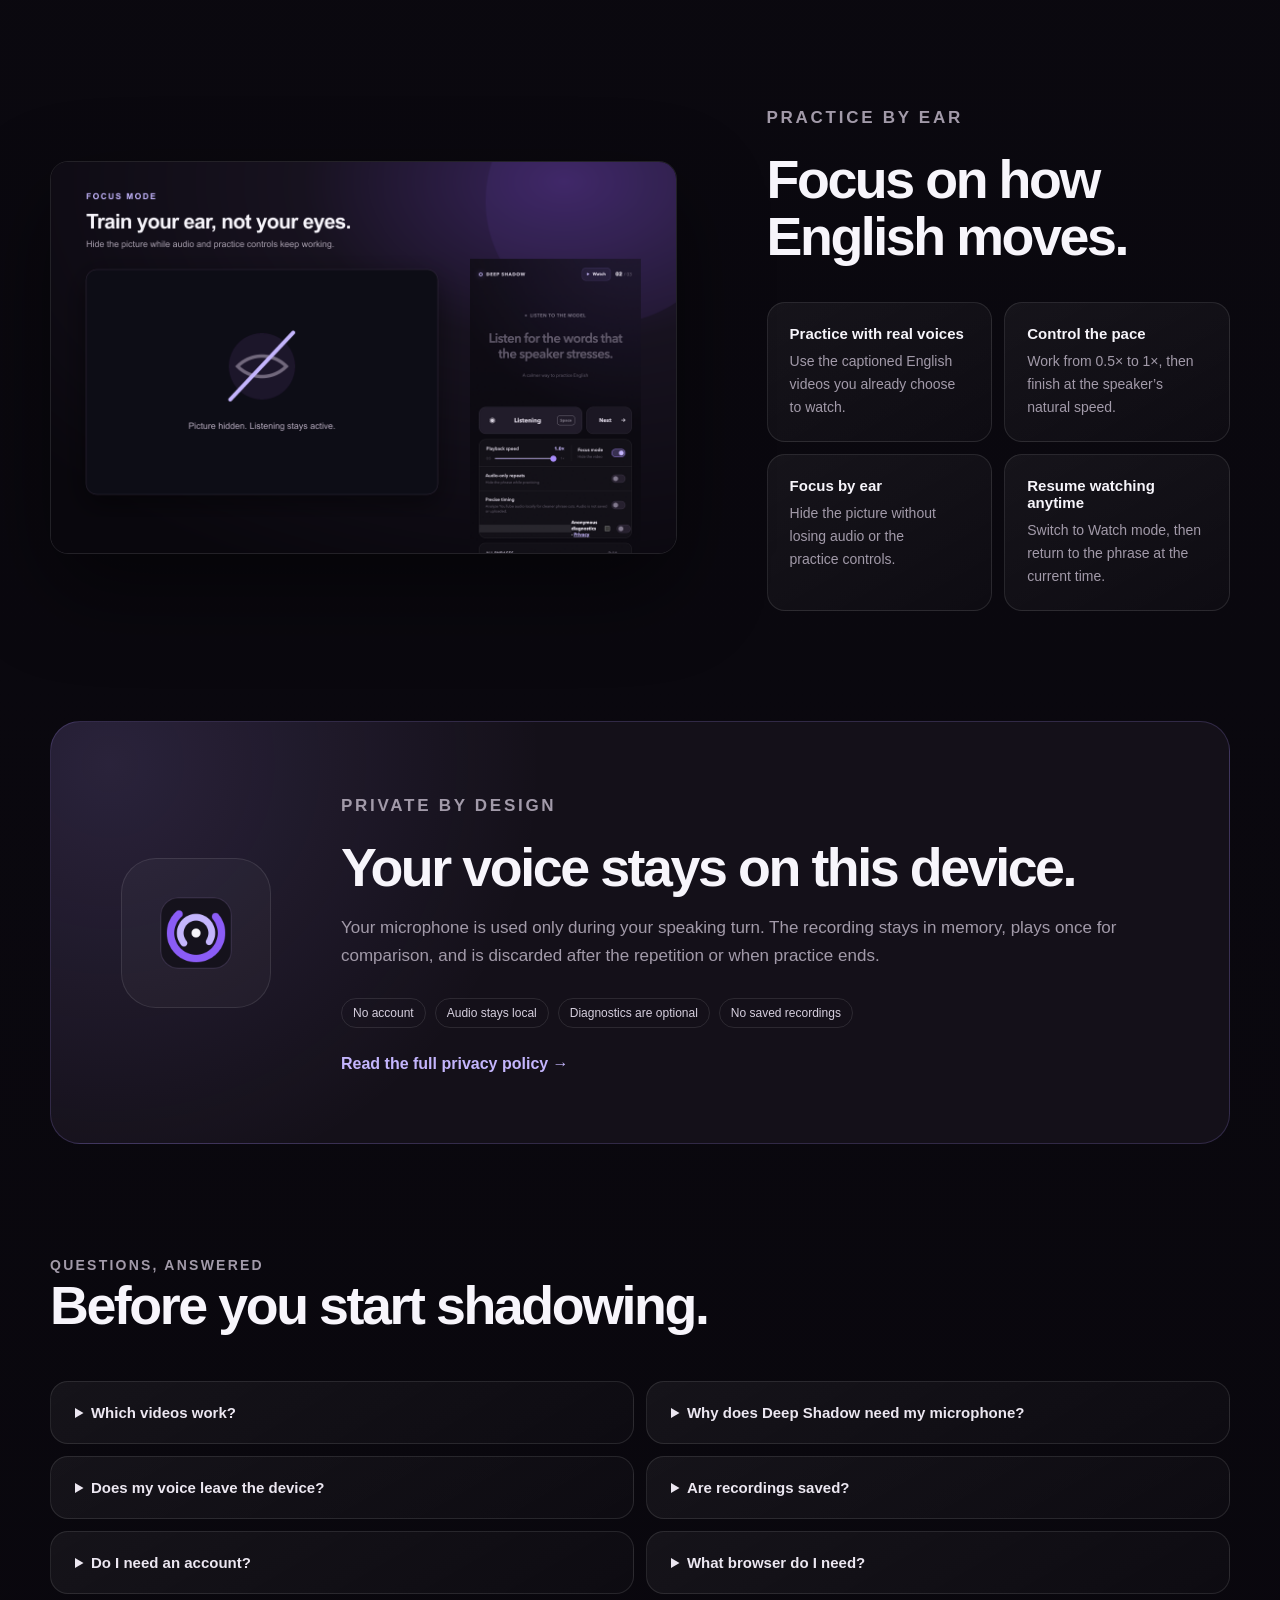
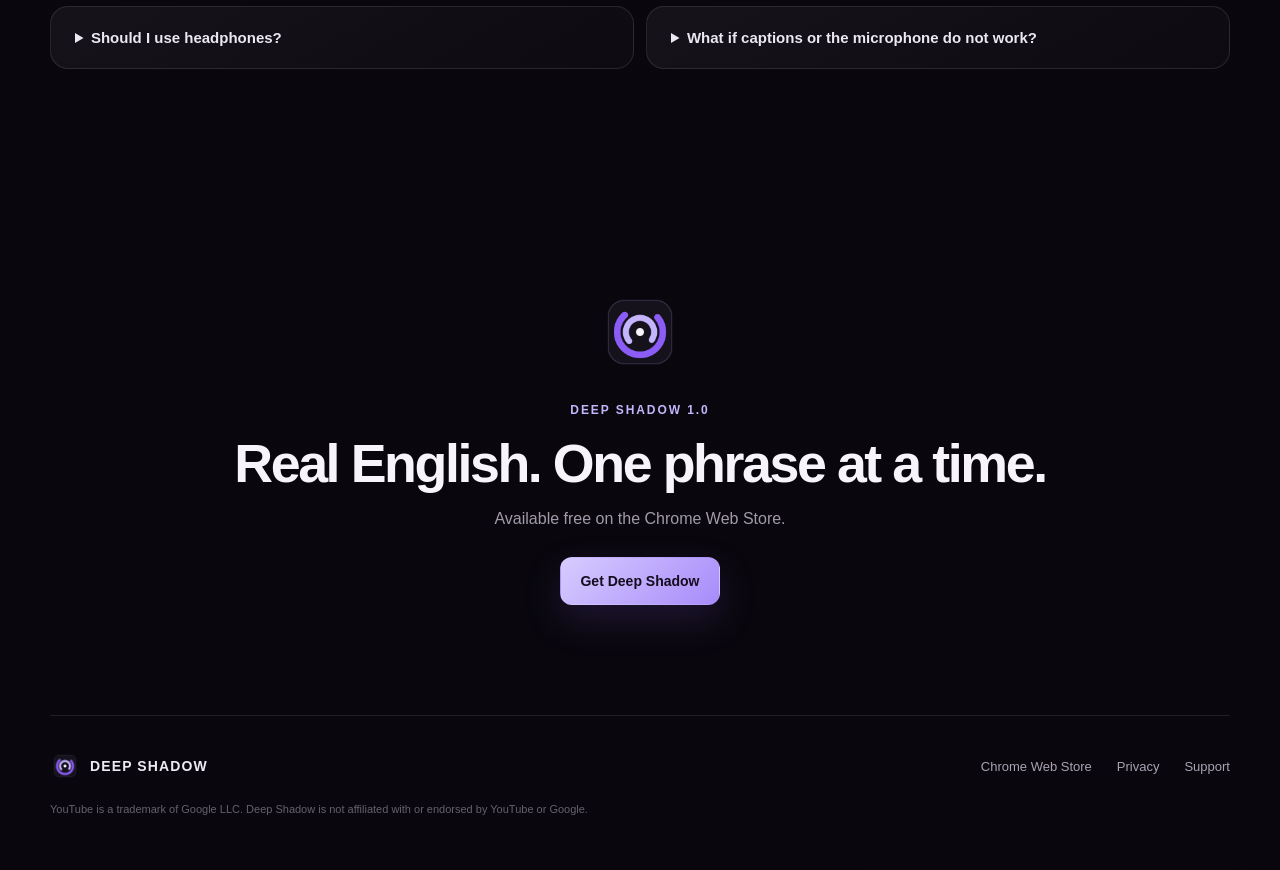
==== commit a2d635d2: "Update site for optional diagnostics" ====
--- a/index.html
+++ b/index.html
@@ -18,10 +18,18 @@
       property="og:image"
       content="https://yanzay.github.io/deep-shadow-site/assets/open-graph-1200x630.png"
     />
-    <meta property="og:url" content="https://yanzay.github.io/deep-shadow-site/" />
+    <meta
+      property="og:url"
+      content="https://yanzay.github.io/deep-shadow-site/"
+    />
     <meta name="twitter:card" content="summary_large_image" />
     <link rel="canonical" href="https://yanzay.github.io/deep-shadow-site/" />
-    <link rel="icon" type="image/png" sizes="128x128" href="./assets/icon-128.png" />
+    <link
+      rel="icon"
+      type="image/png"
+      sizes="128x128"
+      href="./assets/icon-128.png"
+    />
     <link rel="stylesheet" href="./assets/site.css" />
     <title>Deep Shadow: English Shadowing</title>
   </head>
@@ -37,7 +45,10 @@
         <a href="#privacy">Privacy</a>
         <a href="#faq">FAQ</a>
         <a href="./support/">Support</a>
-        <a href="https://chromewebstore.google.com/detail/cpbepidgmlfhcinlofagpfemhglgbiia">Chrome Web Store</a>
+        <a
+          href="https://chromewebstore.google.com/detail/cpbepidgmlfhcinlofagpfemhglgbiia"
+          >Chrome Web Store</a
+        >
       </nav>
     </header>
 
@@ -45,10 +56,14 @@
       <section class="hero">
         <div class="hero__copy">
           <p class="eyebrow">English shadowing, without the clutter.</p>
-          <h1>Hear the rhythm.<br />Say it back.<br /><span>Hear the difference.</span></h1>
+          <h1>
+            Hear the rhythm.<br />Say it back.<br /><span
+              >Hear the difference.</span
+            >
+          </h1>
           <p class="lede">
-            Deep Shadow turns captioned English videos into focused
-            listen → speak → compare drills in Chrome.
+            Deep Shadow turns captioned English videos into focused listen →
+            speak → compare drills in Chrome.
           </p>
           <div class="hero__actions">
             <a
@@ -124,19 +139,29 @@
           <div class="feature-list">
             <article>
               <h3>Practice with real voices</h3>
-              <p>Use the captioned English videos you already choose to watch.</p>
+              <p>
+                Use the captioned English videos you already choose to watch.
+              </p>
             </article>
             <article>
               <h3>Control the pace</h3>
-              <p>Work from 0.5× to 1×, then finish at the speaker’s natural speed.</p>
+              <p>
+                Work from 0.5× to 1×, then finish at the speaker’s natural
+                speed.
+              </p>
             </article>
             <article>
               <h3>Focus by ear</h3>
-              <p>Hide the picture without losing audio or the practice controls.</p>
+              <p>
+                Hide the picture without losing audio or the practice controls.
+              </p>
             </article>
             <article>
               <h3>Resume watching anytime</h3>
-              <p>Switch to Watch mode, then return to the phrase at the current time.</p>
+              <p>
+                Switch to Watch mode, then return to the phrase at the current
+                time.
+              </p>
             </article>
           </div>
         </div>
@@ -150,17 +175,19 @@
           <p class="eyebrow">Private by design</p>
           <h2>Your voice stays on this device.</h2>
           <p>
-            Your microphone is used only during your speaking turn. The recording
-            stays in memory, plays once for comparison, and is discarded after the
-            repetition or when practice ends.
+            Your microphone is used only during your speaking turn. The
+            recording stays in memory, plays once for comparison, and is
+            discarded after the repetition or when practice ends.
           </p>
           <ul class="privacy-points">
             <li>No account</li>
-            <li>No uploads</li>
-            <li>No analytics</li>
+            <li>Audio stays local</li>
+            <li>Diagnostics are optional</li>
             <li>No saved recordings</li>
           </ul>
-          <a class="text-link" href="./privacy/">Read the full privacy policy →</a>
+          <a class="text-link" href="./privacy/"
+            >Read the full privacy policy →</a
+          >
         </div>
       </section>
 
@@ -174,15 +201,15 @@
             <summary>Which videos work?</summary>
             <p>
               Use a YouTube video with English subtitles or closed captions.
-              Human-authored captions usually produce the cleanest phrase breaks;
-              auto-generated captions can work too.
+              Human-authored captions usually produce the cleanest phrase
+              breaks; auto-generated captions can work too.
             </p>
           </details>
           <details>
             <summary>Why does Deep Shadow need my microphone?</summary>
             <p>
-              It records your speaking turn so you can immediately compare it with
-              the original phrase. Chrome asks you before access begins.
+              It records your speaking turn so you can immediately compare it
+              with the original phrase. Chrome asks you before access begins.
             </p>
           </details>
           <details>
@@ -192,17 +219,23 @@
           <details>
             <summary>Are recordings saved?</summary>
             <p>
-              No. Each take remains in memory for its comparison and is discarded
-              afterward or when the session ends.
+              No. Each take remains in memory for its comparison and is
+              discarded afterward or when the session ends.
             </p>
           </details>
           <details>
             <summary>Do I need an account?</summary>
-            <p>No. Deep Shadow has no sign-in, subscription, tracking, or cloud sync.</p>
+            <p>
+              No. Deep Shadow has no sign-in, subscription, advertising, or
+              cloud sync. Anonymous diagnostics are optional.
+            </p>
           </details>
           <details>
             <summary>What browser do I need?</summary>
-            <p>Desktop Google Chrome version 114 or later on macOS, Windows, or Linux.</p>
+            <p>
+              Desktop Google Chrome version 114 or later on macOS, Windows, or
+              Linux.
+            </p>
           </details>
           <details>
             <summary>Should I use headphones?</summary>
@@ -215,8 +248,8 @@
             <summary>What if captions or the microphone do not work?</summary>
             <p>
               Reload the video after installation, start playback once, confirm
-              English captions are available, and review Chrome’s microphone site
-              settings. More help is available on the support page.
+              English captions are available, and review Chrome’s microphone
+              site settings. More help is available on the support page.
             </p>
           </details>
         </div>
@@ -242,7 +275,10 @@
         <span>Deep Shadow</span>
       </div>
       <div class="footer-links">
-        <a href="https://chromewebstore.google.com/detail/cpbepidgmlfhcinlofagpfemhglgbiia">Chrome Web Store</a>
+        <a
+          href="https://chromewebstore.google.com/detail/cpbepidgmlfhcinlofagpfemhglgbiia"
+          >Chrome Web Store</a
+        >
         <a href="./privacy/">Privacy</a>
         <a href="./support/">Support</a>
       </div>
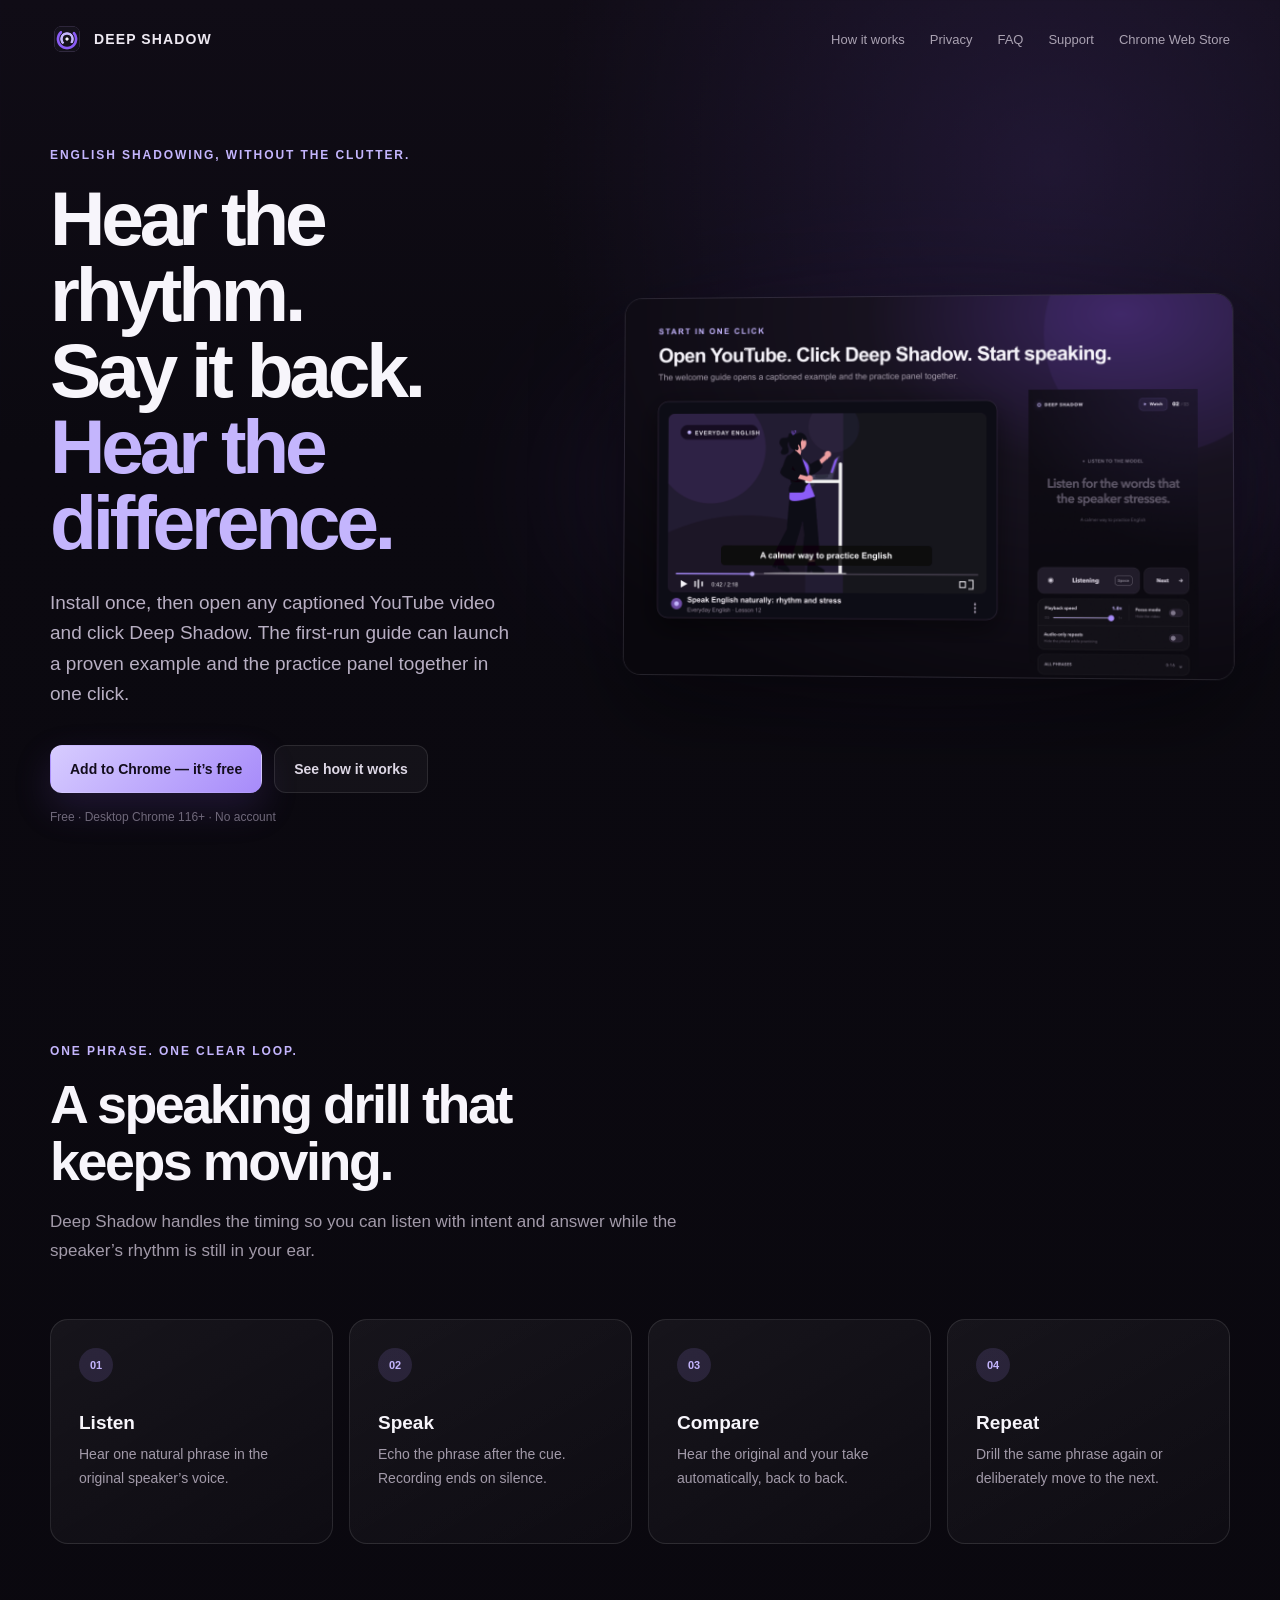
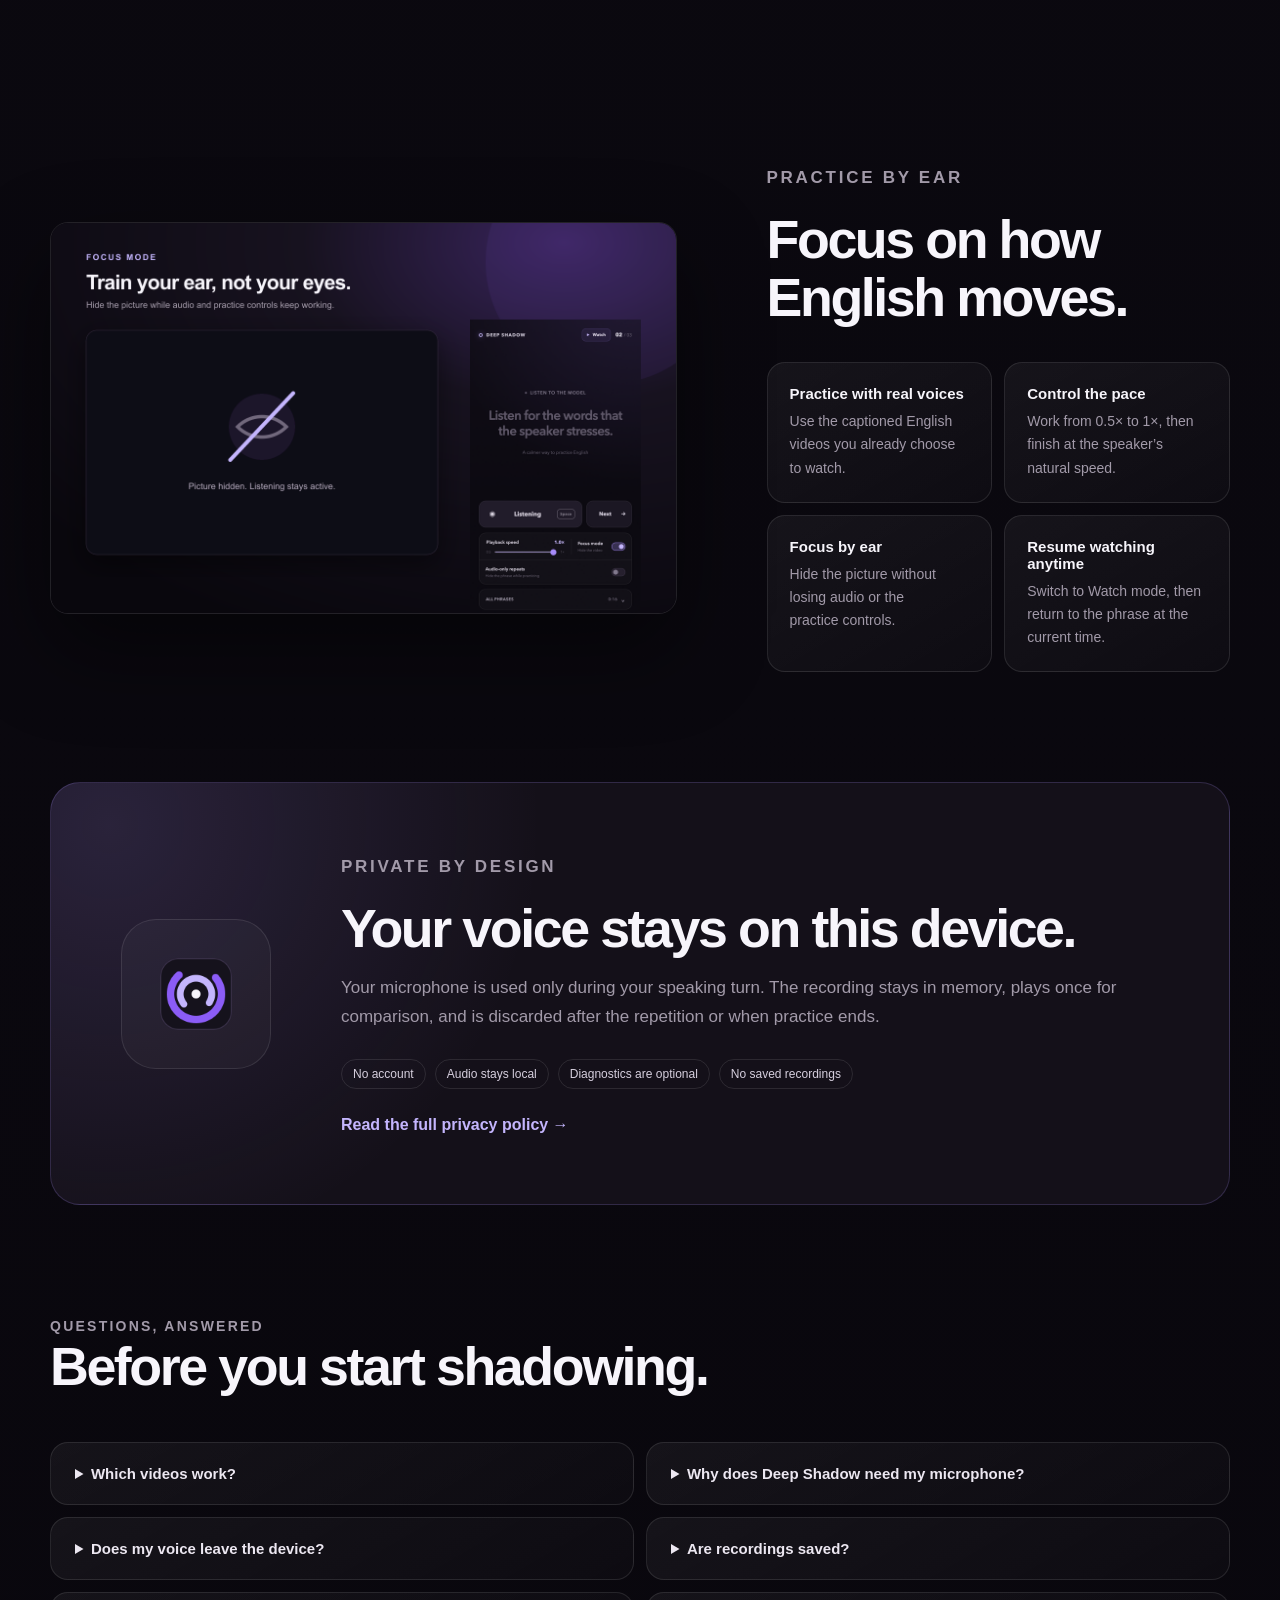
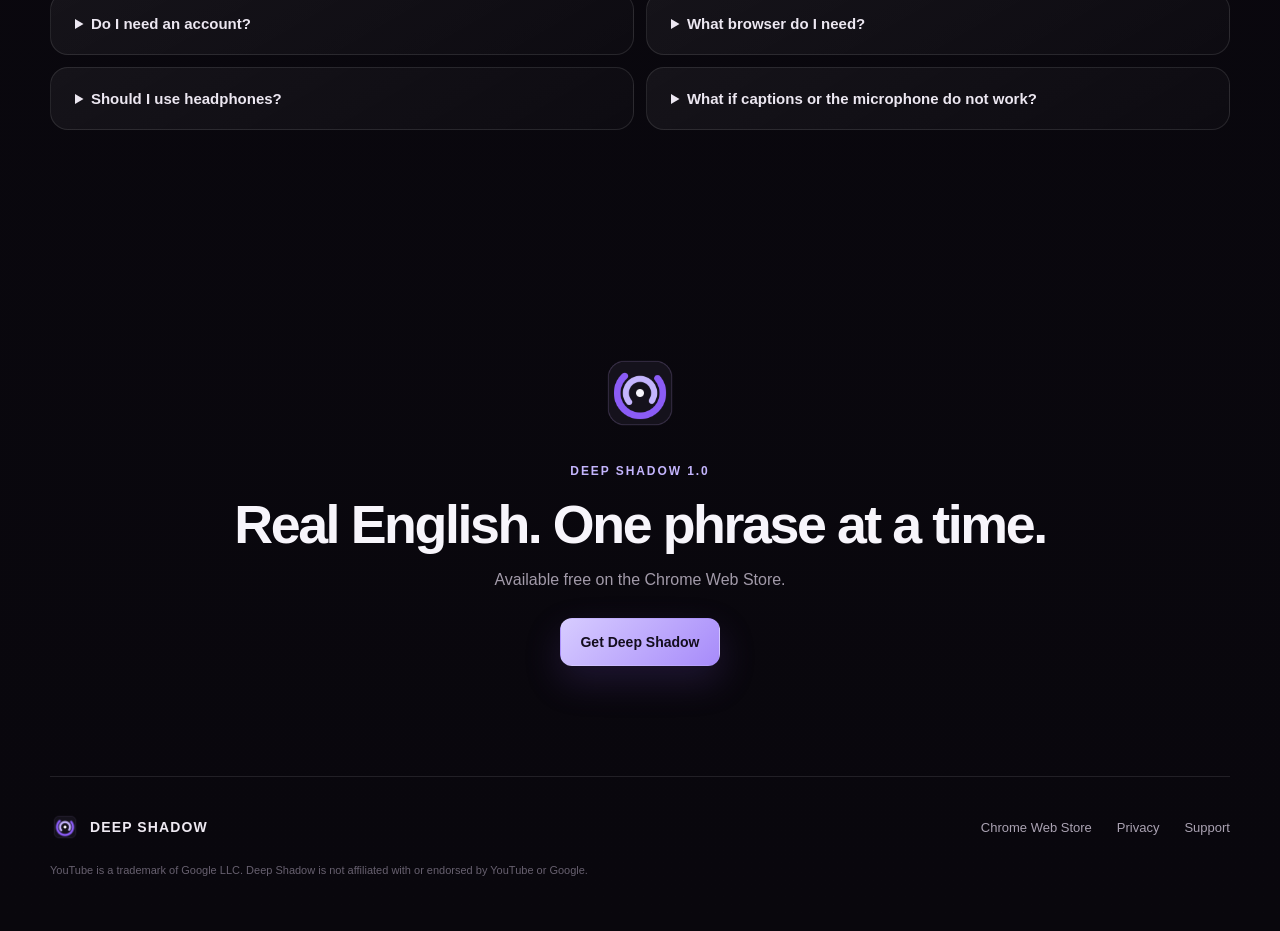
==== commit 76c87733: "Clarify one-click Deep Shadow onboarding" ====
--- a/index.html
+++ b/index.html
@@ -62,8 +62,9 @@
             >
           </h1>
           <p class="lede">
-            Deep Shadow turns captioned English videos into focused listen →
-            speak → compare drills in Chrome.
+            Install once, then open any captioned YouTube video and click Deep
+            Shadow. The first-run guide can launch a proven example and the
+            practice panel together in one click.
           </p>
           <div class="hero__actions">
             <a
@@ -76,7 +77,7 @@
             <a class="button button--secondary" href="#how">See how it works</a>
           </div>
           <p id="release-note" class="microcopy">
-            Free · Desktop Chrome 114+ · No account
+            Free · Desktop Chrome 116+ · No account
           </p>
         </div>
         <div class="hero__visual" aria-label="Deep Shadow practice interface">
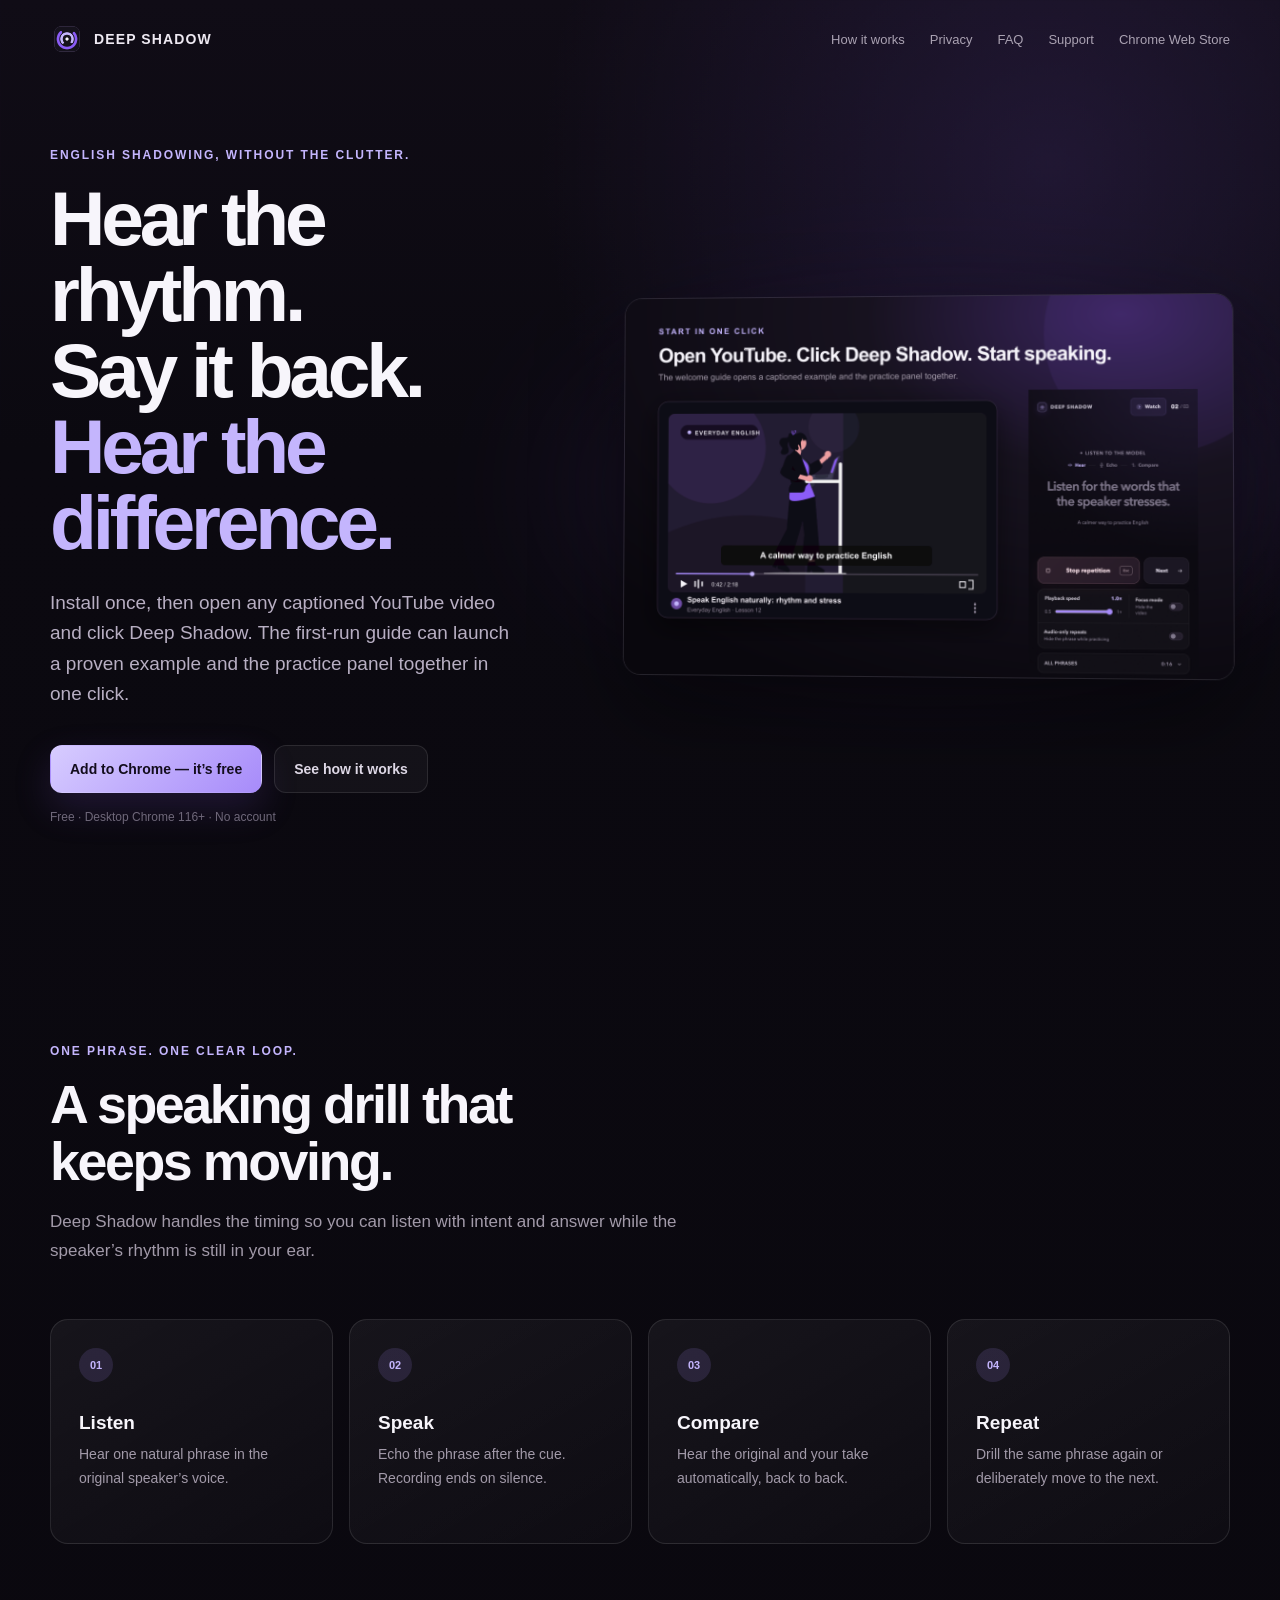
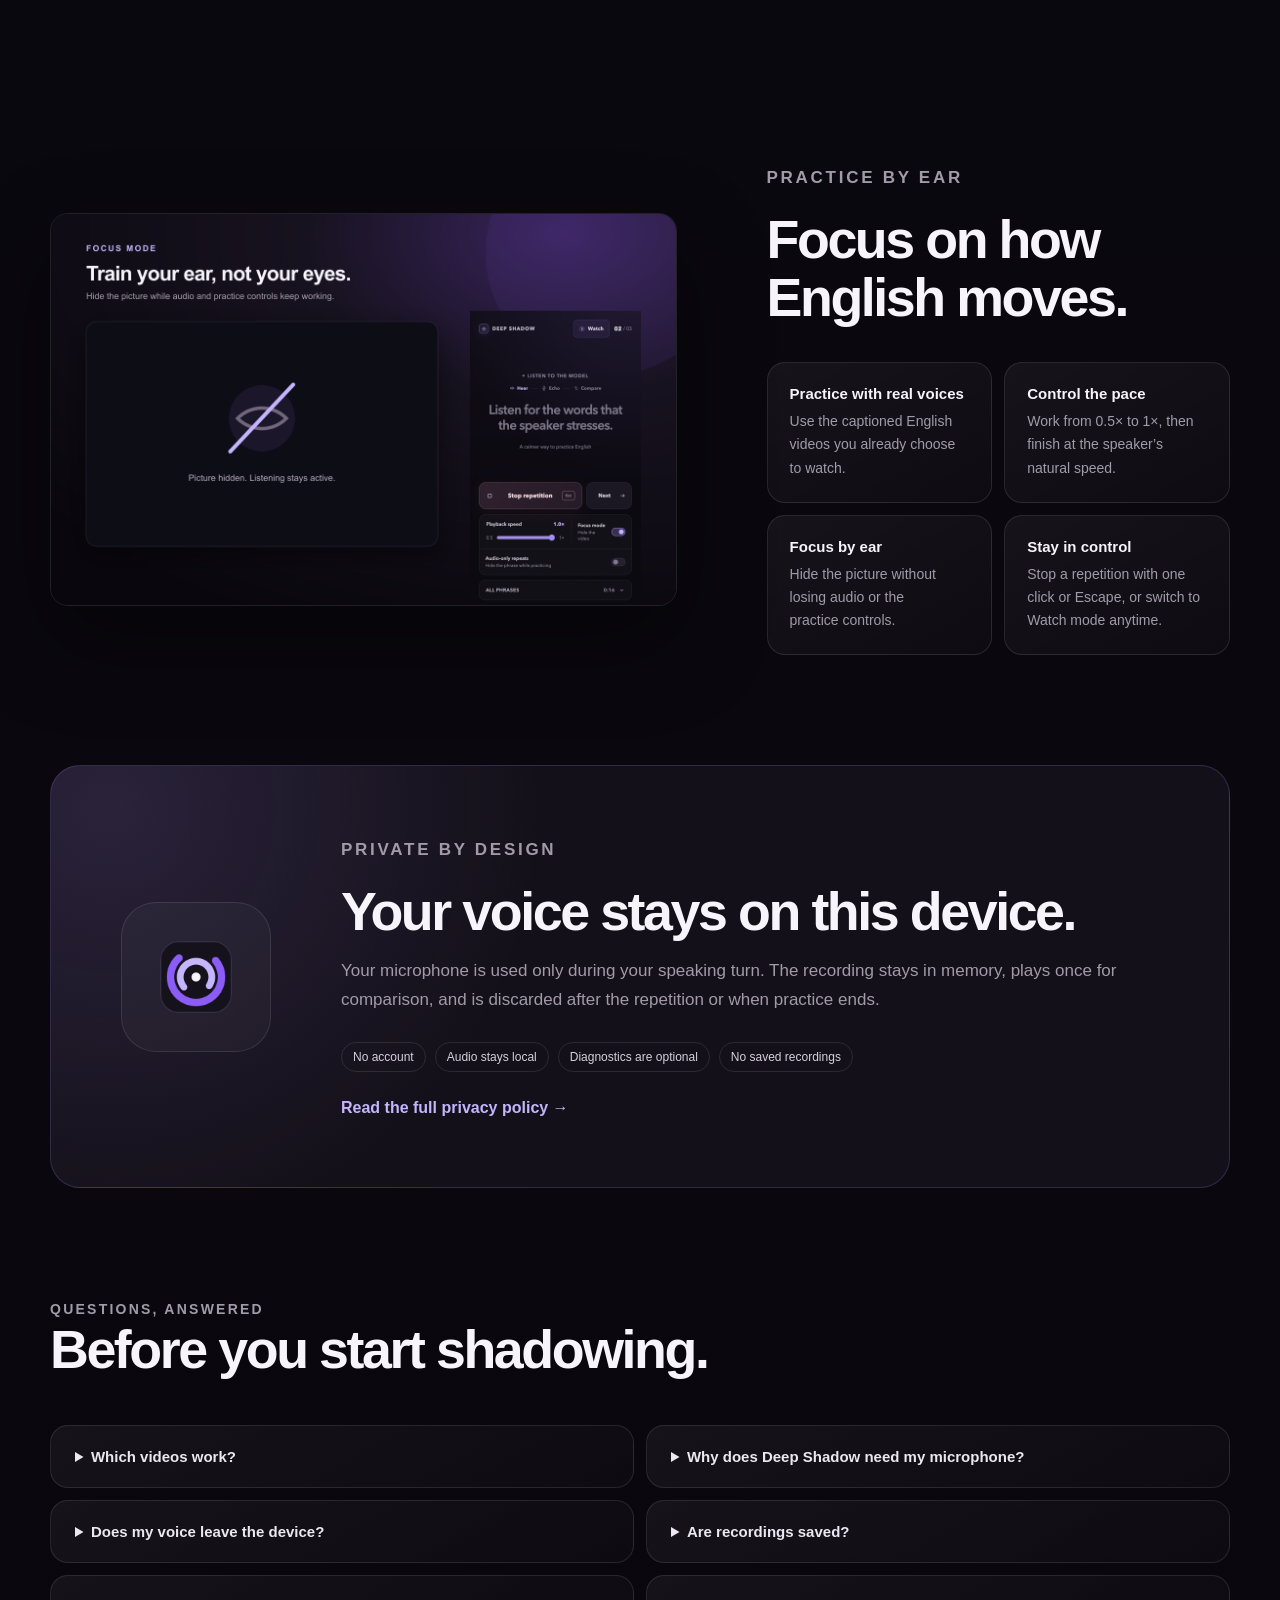
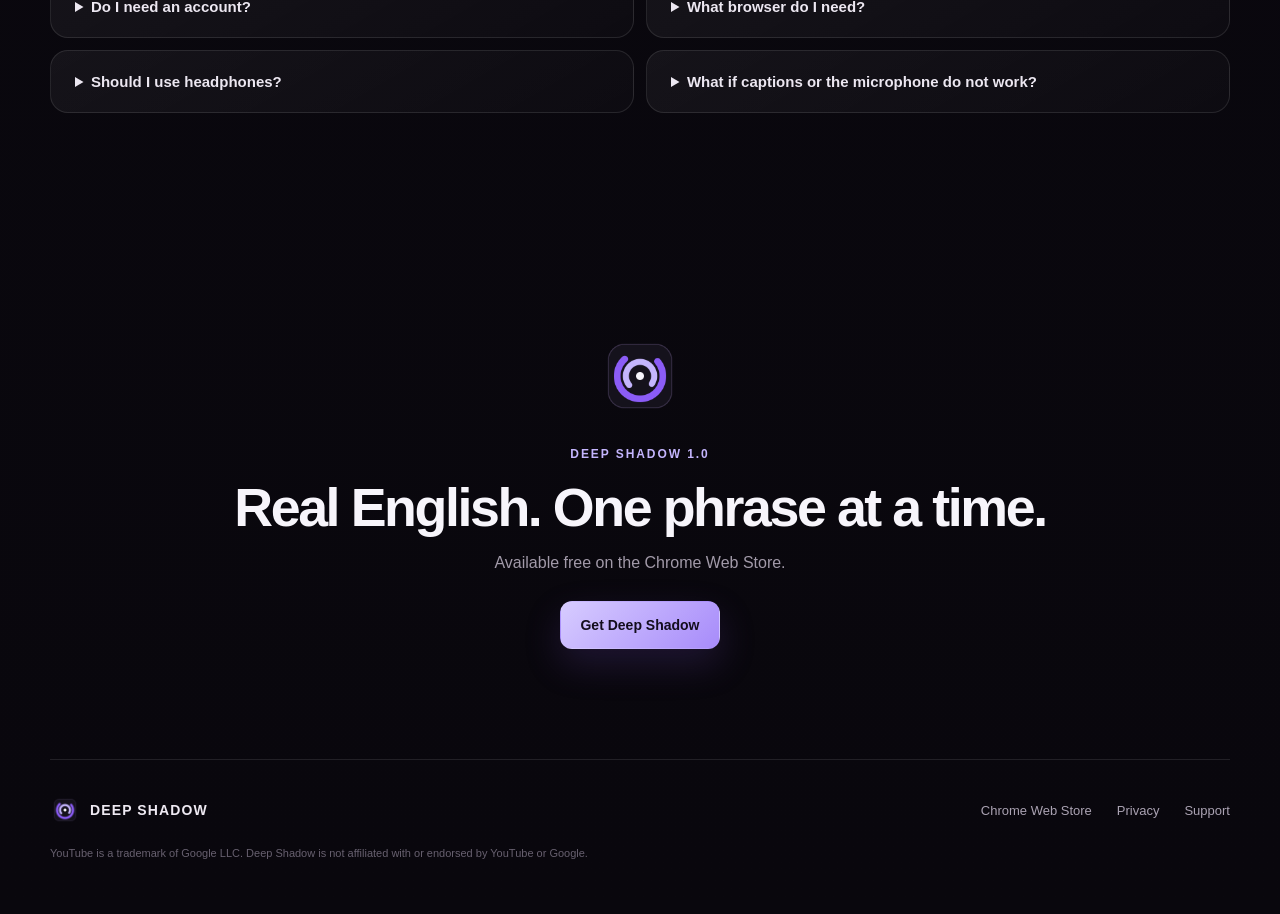
==== commit e56fd8ff: "Update Deep Shadow 1.2.0 visuals" ====
--- a/index.html
+++ b/index.html
@@ -158,10 +158,10 @@
               </p>
             </article>
             <article>
-              <h3>Resume watching anytime</h3>
-              <p>
-                Switch to Watch mode, then return to the phrase at the current
-                time.
+              <h3>Stay in control</h3>
+              <p>
+                Stop a repetition with one click or Escape, or switch to Watch
+                mode anytime.
               </p>
             </article>
           </div>
